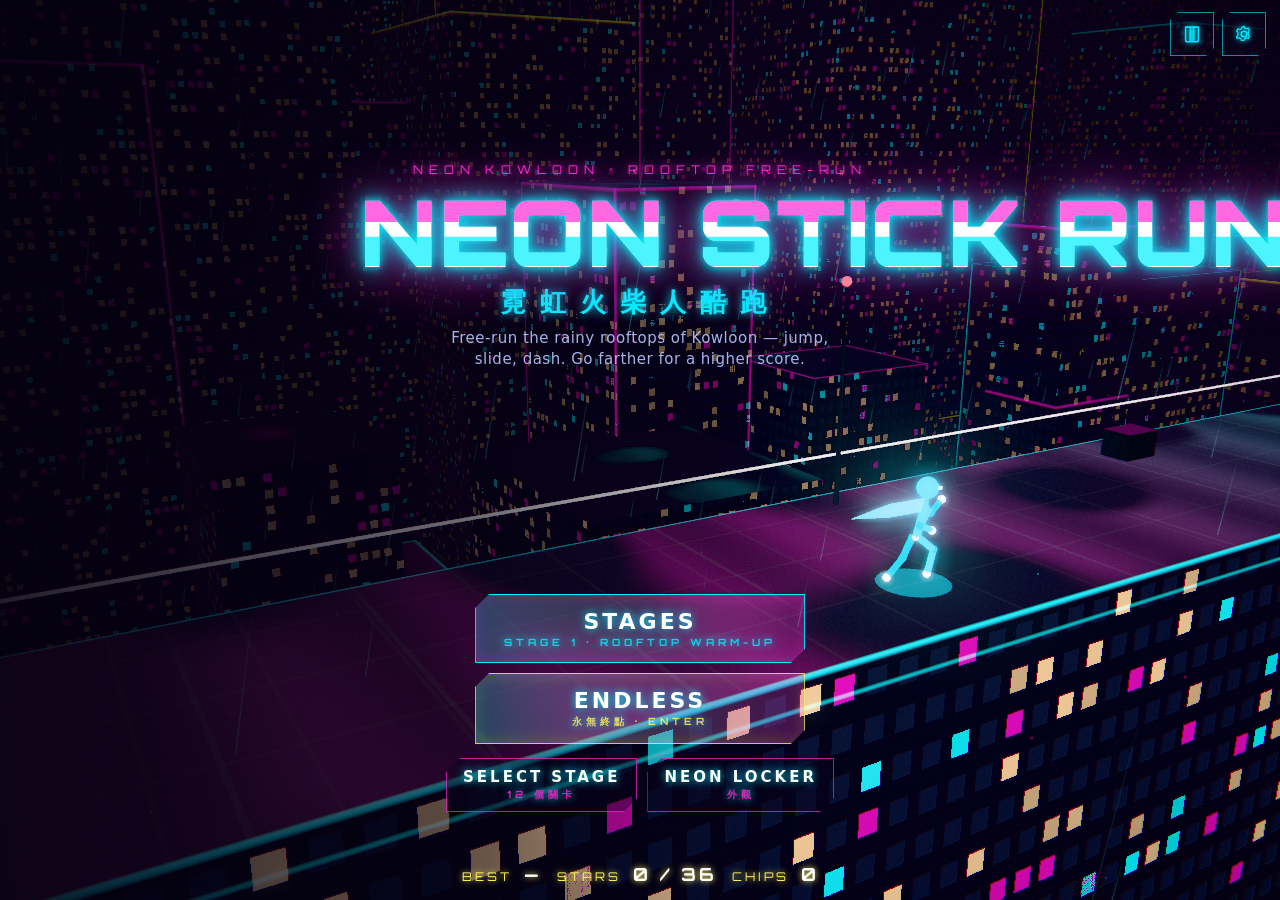
==== index.html @ bb802c9d "Hide top house/book/gear (and EN/mute/settings leftovers) off home Vendor cyber-kit v0.3.15. Icons o" ====
<!DOCTYPE html>
<html lang="zh-Hant-HK">
<head>
<meta charset="utf-8">
<meta name="viewport" content="width=device-width, initial-scale=1, maximum-scale=1, user-scalable=no, viewport-fit=cover">
<meta name="robots" content="noindex,nofollow">
<meta name="googlebot" content="noindex,nofollow">
<meta name="theme-color" content="#05010f">
<meta name="description" content="霓虹火柴人酷跑 NEON STICK RUN — 單手 3D 賽博朋克天台酷跑：12 關 + 無盡模式。One-thumb 3D cyberpunk rooftop parkour: 12 stages plus an endless run.">
<title data-i18n="doc.title">NEON STICK RUN</title>
<link rel="icon" href="data:image/svg+xml,%3Csvg xmlns=%22http://www.w3.org/2000/svg%22 viewBox=%220 0 32 32%22%3E%3Crect width=%2232%22 height=%2232%22 fill=%22%2305010f%22/%3E%3Ccircle cx=%2219%22 cy=%226%22 r=%223%22 fill=%22none%22 stroke=%22%2300e5ff%22 stroke-width=%222%22/%3E%3Cpath d=%22M18 9l-3 9-6 2M15 18l4 4-2 7M15 18l-5 6-4 0M17 11l6 3 4-2M17 11l-6 1-3 3%22 fill=%22none%22 stroke=%22%2300e5ff%22 stroke-width=%222%22 stroke-linecap=%22round%22/%3E%3Cpath d=%22M2 28h28%22 stroke=%22%23ff2bd6%22 stroke-width=%222%22/%3E%3C/svg%3E">
<link rel="stylesheet" href="./vendor/cyber-kit/ui/hud.css?v=0.3.15">
">
<link rel="stylesheet" href="./css/game.css?v=0.3.13">
<script type="importmap">
{
  "imports": {
    "three": "./vendor/cyber-kit/three/three.module.min.js",
    "three/addons/": "./vendor/cyber-kit/three/addons/",
    "cyber-kit": "./vendor/cyber-kit/kit.js",
    "cyber-kit/": "./vendor/cyber-kit/"
  }
}
</script>
</head>
<body class="in-menu">
<canvas id="scene"></canvas>
<div id="fx-flash"></div>
<div id="scanlines"></div>

<div id="hud" class="hidden">
  <div class="run-top">
    <div class="rt-dist"><b id="h-dist">0</b><small>m</small></div>
    <div class="rt-mode" id="h-mode">STAGE 1</div>
    <div class="rt-bar" id="h-prog"><i id="h-bar"></i></div>
    <div class="rt-sub"><span id="h-sub">0:00.0</span><span class="rt-chips"><i class="chip-ico"></i><b id="h-chips" class="value">0</b></span></div>
    <div class="rt-pows" id="h-pows"></div>
  </div>
  <div class="hud-buttons top">
    <button id="btn-mute" class="icon-btn" data-i18n-attr="title:muteTip,aria-label:muteTip">
      <svg class="ico-on" viewBox="0 0 24 24"><path d="M4 9h4l5-4v14l-5-4H4z"/><path d="M16 8.5a5 5 0 0 1 0 7M18.5 6a8.5 8.5 0 0 1 0 12" fill="none" stroke-width="2"/></svg>
      <svg class="ico-off" viewBox="0 0 24 24"><path d="M4 9h4l5-4v14l-5-4H4z"/><path d="M16 9l6 6M22 9l-6 6" fill="none" stroke-width="2"/></svg>
    </button>
    <button id="btn-pause" class="icon-btn" data-i18n-attr="title:pauseTip,aria-label:pauseTip"><svg viewBox="0 0 24 24"><rect x="6" y="5" width="4" height="14"/><rect x="14" y="5" width="4" height="14"/></svg></button>
  </div>
  <div id="hint" class="hint hidden"></div>
  <div class="gesture-bar" id="gesture-bar">
    <div class="g" id="g-jump"><svg viewBox="0 0 40 40"><circle cx="20" cy="26" r="5"/><path d="M20 18V6M14 11l6-6 6 6" class="line"/></svg><b data-i18n="gJumpK">撳 / ↑</b><small data-i18n="gJump"></small></div>
    <div class="g" id="g-slide"><svg viewBox="0 0 40 40"><path d="M20 6v24M13 23l7 7 7-7" class="line"/><path d="M6 35h28" class="line thin"/></svg><b data-i18n="gSlideK"></b><small data-i18n="gSlide"></small></div>
    <div class="g" id="g-dash"><svg viewBox="0 0 40 40"><path d="M6 20h26M25 13l7 7-7 7" class="line"/><path d="M6 13h8M6 27h8" class="line thin"/></svg><b data-i18n="gDashK"></b><small data-i18n="gDash"></small></div>
  </div>
  <div id="demo-tag" class="demo-tag hidden" data-i18n="kit.demo"></div>
  <div id="fps" class="fps hidden">-- FPS</div>
</div>

<div id="screen-start" class="screen hero menu-home">
  <div class="menu-top">
    <div class="menu-top-left"><button type="button" class="menu-icon-btn hidden" id="btn-arcade-menu" data-i18n-attr="title:kit.arcadeMenu,aria-label:kit.arcadeMenu"></button></div>
    <div class="menu-top-right"></div>
  </div>
  <div class="menu-body">
    <div class="menu-mid">
      <div class="menu-brand">
      <div class="kicker" data-i18n="kicker"></div>
      <h1 class="title glitch" id="title" data-i18n="title">霓虹火柴人酷跑</h1>
      <div class="title-en" data-i18n="titleEn"></div>
      <p class="tagline" data-i18n="tagline"></p>
      <div id="trial-tag" class="trial-tag hidden"></div>
    </div>
      <div class="menu-cta">
      <div class="menu-btns">
        <button class="neon-btn" id="btn-stage-go"><span data-i18n="stages"></span><small id="stage-go-sub">STAGE 1</small></button>
        <button class="neon-btn alt" id="btn-endless"><span data-i18n="endless"></span><small data-i18n="endlessS"></small></button>
      </div>
      <div class="menu-sec">
        <button class="neon-btn ghost" id="btn-stages"><span data-i18n="selectStage"></span><small data-i18n="stagesS"></small></button>
        <button class="neon-btn ghost" id="btn-locker"><span data-i18n="locker"></span><small data-i18n="lockerS"></small></button>
      </div>
    </div>
    </div>
    <div class="menu-meta">
      <div class="hi-line"><span data-i18n="bestDist"></span> <b id="m-best">—</b>　<span data-i18n="starsTotal"></span> <b id="m-stars">0</b>　<span data-i18n="chipsLbl"></span> <b id="m-chips">0</b></div>
    </div>
  </div>
</div>

<div id="screen-stages" class="screen hidden">
  <div class="panel wide">
    <div class="kicker" data-i18n="kicker"></div>
    <h2 class="title2" data-i18n="selectStage"></h2>
    <div class="stage-grid" id="stage-grid"></div>
    <button class="neon-btn ghost" id="btn-stages-back"><span data-i18n="back"></span><small data-i18n="backS"></small></button>
  </div>
</div>

<div id="screen-locker" class="screen hidden">
  <div class="panel wide locker">
    <div class="kicker" id="l-wallet">0 CHIPS</div>
    <h2 class="title2" data-i18n="locker"></h2>
    <div class="lk-head" data-i18n="colours"></div>
    <div class="lk-grid" id="lk-colors"></div>
    <div class="lk-head" data-i18n="trails"></div>
    <div class="lk-grid" id="lk-trails"></div>
    <p class="lk-note" data-i18n="lockerNote"></p>
    <button class="neon-btn ghost" id="btn-locker-back"><span data-i18n="back"></span><small data-i18n="backS"></small></button>
  </div>
</div>

<div id="screen-pause" class="screen hidden">
  <div class="panel small">
    <h2 class="title2 glitch" data-i18n="paused">已暫停</h2>
    <div class="title-en" data-i18n="pausedS"></div>
    <button class="neon-btn" id="btn-resume"><span data-i18n="resume"></span><small data-i18n="resumeS"></small></button>
    <button class="neon-btn ghost" id="btn-restart"><span data-i18n="restart"></span><small data-i18n="restartS"></small></button>
    <button class="neon-btn ghost" id="btn-quit"><span data-i18n="quit"></span><small data-i18n="quitS"></small></button>
    <button class="lang-btn" id="btn-lang2"></button>
  </div>
</div>

<div id="screen-result" class="screen hidden">
  <div class="panel">
    <div class="kicker" id="res-kicker">STAGE 1</div>
    <h2 class="title2 glitch" id="res-title" data-text="完成！">完成！</h2>
    <div class="title-en" id="res-en"></div>
    <div class="res-stars" id="res-stars"></div>
    <div id="res-record" class="newrecord hidden" data-i18n="newBest"></div>
    <div class="results" id="res-stats"></div>
    <button class="neon-btn" id="btn-res-main"><span id="res-main-zh">下一關</span><small id="res-main-en">NEXT · ENTER</small></button>
    <button class="neon-btn alt hidden" id="btn-revive"><span data-i18n="revive"></span><small id="revive-sub"></small></button>
    <div class="menu-row">
      <button class="neon-btn ghost" id="btn-res-stages"><span data-i18n="stagesBtn"></span><small data-i18n="stagesS"></small></button>
      <button class="neon-btn ghost" id="btn-res-menu"><span data-i18n="menu"></span><small data-i18n="menuS"></small></button>
    </div>
  </div>
</div>

<div id="screen-trial" class="screen hidden">
  <div class="panel">
    <div class="kicker" data-i18n="silver"></div>
    <h2 class="title2 glitch" data-i18n="trialTitle">試玩完結</h2>
    <div class="title-en" id="trial-from"></div>
    <p class="tagline center" data-i18n="trialBody"></p>
    <button class="neon-btn" id="btn-hub"><span data-i18n="toHub"></span><small data-i18n="toHubS"></small></button>
    <button class="neon-btn ghost" id="btn-trial-menu"><span data-i18n="menu"></span><small data-i18n="menuS"></small></button>
  </div>
</div>

<div id="loading" class="loading"><div class="ld-text" data-i18n="loading">WARMING UP NEON LIMBS…</div></div>
<script type="module" src="./js/main.js"></script>
</body>
</html>
---- vendor/cyber-kit/ui/hud.css ----
/* cyber-kit HUD + screens. Neon colours come from CSS vars --c1 --c2 --c3 (ThemeController keeps them in sync). */
@font-face {
  font-family: 'Orbitron';
  src: url('../fonts/Orbitron.woff2') format('woff2');
  font-weight: 400 900;
  font-display: swap;
}
:root {
  --c1: #00f0ff;
  --c2: #ff2bd6;
  --c3: #fff35c;
  --bg: #05010f;
  --font: 'Orbitron', 'Noto Sans TC', 'Noto Sans CJK TC', 'PingFang HK', 'Microsoft JhengHei', 'Heiti TC', system-ui, sans-serif;
  --font-zh: 'Noto Sans TC', 'Noto Sans CJK TC', 'PingFang HK', 'Microsoft JhengHei', 'Heiti TC', system-ui, sans-serif;
}
* { box-sizing: border-box; }
html, body {
  margin: 0; height: 100%; overflow: hidden; background: var(--bg);
  color: #e8f6ff; font-family: var(--font);
  -webkit-user-select: none; user-select: none; -webkit-tap-highlight-color: transparent;
  touch-action: none; overscroll-behavior: none;
}
#scene { position: fixed; inset: 0; width: 100%; height: 100%; display: block; }
.hidden { display: none !important; }

#fx-flash { position: fixed; inset: 0; pointer-events: none; opacity: 0; mix-blend-mode: screen; z-index: 3; }
#scanlines {
  position: fixed; inset: 0; pointer-events: none; z-index: 4; opacity: .18;
  background: repeating-linear-gradient(to bottom, rgba(255,255,255,.04) 0 1px, transparent 1px 3px);
}

/* ---------- HUD ---------- */
#hud { position: fixed; inset: 0; pointer-events: none; z-index: 5; }
.hud-panel {
  position: absolute; top: max(16px, env(safe-area-inset-top)); display: flex; gap: 22px;
  padding: 12px 18px 12px 18px;
  background: linear-gradient(135deg, rgba(10,4,30,.62), rgba(10,4,30,.28));
  border: 1px solid color-mix(in srgb, var(--c1) 55%, transparent);
  box-shadow: 0 0 18px color-mix(in srgb, var(--c1) 30%, transparent), inset 0 0 22px color-mix(in srgb, var(--c1) 10%, transparent);
  backdrop-filter: blur(4px);
  clip-path: polygon(0 0, calc(100% - 14px) 0, 100% 14px, 100% 100%, 14px 100%, 0 calc(100% - 14px));
}
.hud-left { left: max(16px, env(safe-area-inset-left)); }
.hud-right { right: max(16px, env(safe-area-inset-right)); border-color: color-mix(in srgb, var(--c2) 55%, transparent);
  box-shadow: 0 0 18px color-mix(in srgb, var(--c2) 30%, transparent), inset 0 0 22px color-mix(in srgb, var(--c2) 10%, transparent);
  clip-path: polygon(14px 0, 100% 0, 100% calc(100% - 14px), calc(100% - 14px) 100%, 0 100%, 0 14px); }
.stat { min-width: 86px; }
.label { font-family: var(--font-zh); font-size: 12px; letter-spacing: 2px; color: color-mix(in srgb, var(--c1) 80%, white); opacity: .9; }
.label span { font-family: 'Orbitron', sans-serif; font-size: 9px; letter-spacing: 2px; opacity: .7; margin-left: 4px; }
.hud-right .label { color: color-mix(in srgb, var(--c2) 75%, white); }
.value { font-size: 22px; font-weight: 700; letter-spacing: 2px; color: #fff; text-shadow: 0 0 6px var(--c1), 0 0 16px var(--c1); font-variant-numeric: tabular-nums; }
.value.big { font-size: 32px; font-weight: 900; }
.hud-right .value { text-shadow: 0 0 6px var(--c2), 0 0 16px var(--c2); }
.value.bump { animation: bump .28s ease-out; }
@keyframes bump { 0% { transform: scale(1.35); filter: brightness(1.8);} 100% { transform: scale(1);} }

.hud-center { position: absolute; top: max(18px, env(safe-area-inset-top)); left: 50%; transform: translateX(-50%); width: min(360px, 40vw); text-align: center; }
.level-progress { padding: 8px 14px 10px; background: rgba(10,4,30,.45); border: 1px solid color-mix(in srgb, var(--c3) 45%, transparent); backdrop-filter: blur(3px);
  clip-path: polygon(10px 0, calc(100% - 10px) 0, 100% 50%, calc(100% - 10px) 100%, 10px 100%, 0 50%); }
.lp-head { display: flex; justify-content: space-between; font-size: 11px; letter-spacing: 2px; margin-bottom: 6px; color: color-mix(in srgb, var(--c3) 85%, white); font-family: var(--font-zh); }
.lp-head em { font-style: normal; font-family: 'Orbitron', sans-serif; font-size: 9px; opacity: .7; margin-left: 4px; }
#hud-progress-text { font-family: 'Orbitron', sans-serif; font-weight: 700; }
.lp-bar { position: relative; height: 8px; background: rgba(255,255,255,.07); overflow: hidden; }
.lp-fill { position: absolute; inset: 0 auto 0 0; width: 0%; background: linear-gradient(90deg, var(--c1), var(--c2)); box-shadow: 0 0 12px var(--c2); transition: width .35s cubic-bezier(.2,.9,.3,1.2); }
.lp-ticks { position: absolute; inset: 0; display: flex; }
.lp-ticks i { flex: 1; border-right: 2px solid rgba(5,1,15,.85); }
.lp-ticks i:last-child { border-right: 0; }
.combo { margin-top: 8px; font-size: 13px; font-weight: 900; letter-spacing: 3px; color: var(--c3); text-shadow: 0 0 8px var(--c3); opacity: 0; transform: scale(.8); transition: opacity .2s, transform .2s; }
.combo.on { opacity: 1; transform: scale(1); }
.combo.pop { animation: comboPop .3s ease-out; }
@keyframes comboPop { 0% { transform: scale(1.5);} 100% { transform: scale(1);} }
.combo-x { opacity: .8; font-size: 10px; }
.combo-bar { width: 120px; height: 3px; margin: 4px auto 0; background: rgba(255,255,255,.1); }
#hud-combo-fill { height: 100%; width: 100%; background: var(--c3); box-shadow: 0 0 8px var(--c3); }

.hud-buttons { position: absolute; right: max(16px, env(safe-area-inset-right)); bottom: max(16px, env(safe-area-inset-bottom)); display: flex; gap: 10px; pointer-events: auto; }
.icon-btn { width: 44px; height: 44px; padding: 10px; background: rgba(10,4,30,.55); border: 1px solid color-mix(in srgb, var(--c1) 60%, transparent); cursor: pointer;
  box-shadow: 0 0 10px color-mix(in srgb, var(--c1) 35%, transparent); transition: transform .1s, box-shadow .2s;
  clip-path: polygon(8px 0, 100% 0, 100% calc(100% - 8px), calc(100% - 8px) 100%, 0 100%, 0 8px); }
.icon-btn:hover { box-shadow: 0 0 18px var(--c1); transform: translateY(-1px); }
.icon-btn svg { width: 100%; height: 100%; fill: var(--c1); stroke: var(--c1); filter: drop-shadow(0 0 3px var(--c1)); }
.icon-btn .ico-off { display: none; }
.icon-btn.muted .ico-on { display: none; }
.icon-btn.muted .ico-off { display: block; }
.icon-btn.muted svg { fill: #ff4d6d; stroke: #ff4d6d; filter: drop-shadow(0 0 3px #ff4d6d); }
.demo-tag { position: absolute; left: 50%; bottom: max(22px, env(safe-area-inset-bottom)); transform: translateX(-50%); font-size: 12px; letter-spacing: 4px; color: var(--c3); text-shadow: 0 0 8px var(--c3); padding: 6px 14px; border: 1px solid color-mix(in srgb, var(--c3) 50%, transparent); background: rgba(10,4,30,.4); animation: blink 1.6s infinite; }
@keyframes blink { 50% { opacity: .45; } }
.fps { position: absolute; left: max(16px, env(safe-area-inset-left)); bottom: max(16px, env(safe-area-inset-bottom)); font-size: 11px; letter-spacing: 2px; color: var(--c1); opacity: .75; }

/* score popups */
#popups { position: fixed; inset: 0; pointer-events: none; z-index: 6; overflow: hidden; }
.popup { position: absolute; transform: translate(-50%, -50%); font-weight: 900; font-size: 22px; color: #fff; letter-spacing: 1px; white-space: nowrap;
  text-shadow: 0 0 6px var(--c3), 0 0 14px var(--c3), 0 0 24px var(--c2); animation: popup 1s ease-out forwards; }
.popup small { font-size: 12px; color: var(--c3); margin-left: 4px; }
@keyframes popup { 0% { opacity: 0; transform: translate(-50%, -30%) scale(.6);} 15% { opacity: 1; transform: translate(-50%, -60%) scale(1.15);} 100% { opacity: 0; transform: translate(-50%, -260%) scale(1);} }

/* banner */
.banner { position: fixed; left: 0; right: 0; top: 34%; text-align: center; z-index: 7; pointer-events: none; }
@keyframes bannerIn { 0% { opacity: 0; transform: scaleX(2.2) scaleY(.2); filter: blur(8px);} 10% { opacity: 1; transform: scale(1); filter: blur(0);} 80% { opacity: 1;} 100% { opacity: 0; transform: translateY(-30px);} }
.banner-sub { font-size: 16px; letter-spacing: 12px; color: var(--c3); text-shadow: 0 0 10px var(--c3); }
.banner-main { position: relative; display: inline-block; font-family: var(--font-zh); font-size: clamp(48px, 9vw, 104px); font-weight: 900; color: #fff; letter-spacing: 8px;
  text-shadow: 0 0 10px var(--c1), 0 0 30px var(--c1), 0 0 60px var(--c2); }
.banner-note { margin-top: 4px; font-family: var(--font-zh); font-size: 16px; letter-spacing: 4px; color: color-mix(in srgb, var(--c1) 70%, white); text-shadow: 0 0 8px var(--c1); }
.banner::before { content: ''; position: absolute; left: 0; right: 0; top: 50%; height: 140px; transform: translateY(-50%); z-index: -1;
  background: linear-gradient(90deg, transparent, rgba(5,1,20,.65) 25%, rgba(5,1,20,.65) 75%, transparent); border-top: 1px solid color-mix(in srgb, var(--c1) 50%, transparent); border-bottom: 1px solid color-mix(in srgb, var(--c2) 50%, transparent); }

/* ---------- Screens ---------- */
.screen { position: fixed; inset: 0; z-index: 10; display: flex; align-items: center; justify-content: center; padding: 20px;
  background: radial-gradient(ellipse at center, rgba(5,1,15,.25) 0%, rgba(5,1,15,.72) 70%, rgba(5,1,15,.9) 100%); }
#screen-start { background: linear-gradient(90deg, rgba(5,1,15,.88) 0%, rgba(5,1,15,.55) 38%, rgba(5,1,15,0) 62%); justify-content: flex-start; padding-left: clamp(20px, 7vw, 120px); }
.panel { position: relative; max-width: 520px; width: 100%; text-align: center; padding: 34px 34px 28px;
  background: linear-gradient(160deg, rgba(14,6,40,.78), rgba(6,2,20,.62)); border: 1px solid color-mix(in srgb, var(--c1) 50%, transparent);
  box-shadow: 0 0 40px color-mix(in srgb, var(--c1) 22%, transparent), inset 0 0 40px color-mix(in srgb, var(--c2) 10%, transparent);
  backdrop-filter: blur(6px);
  clip-path: polygon(0 0, calc(100% - 26px) 0, 100% 26px, 100% 100%, 26px 100%, 0 calc(100% - 26px)); animation: panelIn .5s ease-out; }
#screen-start .panel { text-align: left; background: transparent; border: 0; box-shadow: none; backdrop-filter: none; clip-path: none; padding: 0; }
.panel.small { max-width: 380px; }
@keyframes panelIn { from { opacity: 0; transform: translateY(16px) scale(.98);} to { opacity: 1; transform: none; } }
.kicker { font-size: 12px; letter-spacing: 6px; color: var(--c2); text-shadow: 0 0 8px var(--c2); margin-bottom: 6px; }
.kicker.danger { color: #ff3b5c; text-shadow: 0 0 10px #ff3b5c; }
.title { position: relative; margin: 0; font-family: var(--font-zh); font-weight: 900; font-size: clamp(64px, 11vw, 132px); line-height: 1.02; letter-spacing: 10px; color: #fff;
  text-shadow: 0 0 8px var(--c1), 0 0 24px var(--c1), 0 0 60px var(--c2); }
.title2 { position: relative; margin: 0; font-family: var(--font-zh); font-weight: 900; font-size: clamp(44px, 8vw, 72px); letter-spacing: 8px; color: #fff; text-shadow: 0 0 8px var(--c1), 0 0 24px var(--c1), 0 0 50px var(--c2); }
.title2.danger { text-shadow: 0 0 8px #ff3b5c, 0 0 24px #ff3b5c, 0 0 50px #ff00aa; }
.title-en { font-size: clamp(16px, 2.4vw, 26px); font-weight: 900; letter-spacing: 14px; color: var(--c1); text-shadow: 0 0 10px var(--c1); margin: 4px 0 14px; }
.tagline { font-family: var(--font-zh); font-size: 15px; line-height: 1.7; color: #b9c8ff; max-width: 420px; margin: 0 0 22px; opacity: .9; }
.glitch::before, .glitch::after { content: attr(data-text); position: absolute; left: 0; top: 0; width: 100%; height: 100%; pointer-events: none; text-shadow: none; }
#screen-start .glitch::before, #screen-start .glitch::after { width: auto; }
.glitch::before { color: var(--c2); opacity: .7; animation: glitchA 3.2s infinite steps(1); clip-path: inset(10% 0 60% 0); }
.glitch::after { color: var(--c1); opacity: .7; animation: glitchB 2.7s infinite steps(1); clip-path: inset(55% 0 15% 0); }
@keyframes glitchA { 0%, 88%, 100% { transform: none; opacity: 0;} 89% { transform: translate(-6px, -2px); opacity: .8;} 92% { transform: translate(5px, 1px); clip-path: inset(30% 0 40% 0);} 95% { transform: translate(-3px, 0); opacity: .6; } }
@keyframes glitchB { 0%, 82%, 100% { transform: none; opacity: 0;} 83% { transform: translate(6px, 2px); opacity: .8;} 86% { transform: translate(-4px, -1px); clip-path: inset(70% 0 5% 0);} 90% { transform: translate(2px, 0); opacity: .6;} }

.neon-btn { display: flex; flex-direction: column; align-items: center; gap: 2px; min-width: 240px; margin: 10px auto 0; padding: 14px 28px; cursor: pointer; pointer-events: auto;
  font-family: var(--font-zh); font-size: 22px; font-weight: 900; letter-spacing: 6px; color: #fff;
  background: linear-gradient(90deg, color-mix(in srgb, var(--c1) 26%, transparent), color-mix(in srgb, var(--c2) 26%, transparent));
  border: 1px solid var(--c1); box-shadow: 0 0 16px color-mix(in srgb, var(--c1) 60%, transparent), inset 0 0 16px color-mix(in srgb, var(--c2) 30%, transparent);
  text-shadow: 0 0 8px var(--c1); transition: transform .12s, box-shadow .2s, filter .2s;
  clip-path: polygon(14px 0, 100% 0, 100% calc(100% - 14px), calc(100% - 14px) 100%, 0 100%, 0 14px); }
#screen-start .neon-btn { margin: 0; }
.neon-btn small { font-family: 'Orbitron', sans-serif; font-size: 10px; letter-spacing: 4px; color: var(--c1); opacity: .85; font-weight: 700; }
.neon-btn:hover, .neon-btn:focus-visible { transform: translateY(-2px); filter: brightness(1.25); box-shadow: 0 0 30px var(--c1), inset 0 0 22px color-mix(in srgb, var(--c2) 45%, transparent); outline: none; }
.neon-btn:active { transform: translateY(1px) scale(.98); }
.neon-btn.ghost { background: rgba(10,4,30,.4); border-color: color-mix(in srgb, var(--c2) 70%, transparent); box-shadow: 0 0 10px color-mix(in srgb, var(--c2) 35%, transparent); font-size: 17px; padding: 10px 24px; }
.neon-btn.ghost small { color: var(--c2); }
.neon-btn.ck-glow-btn { min-width: 200px; font-size: 14px; padding: 8px 20px; letter-spacing: .14em; }
#screen-start .neon-btn { animation: pulseBtn 2.2s ease-in-out infinite; }
@keyframes pulseBtn { 50% { box-shadow: 0 0 34px var(--c1), inset 0 0 24px color-mix(in srgb, var(--c2) 45%, transparent); } }
.controls { margin-top: 24px; font-family: var(--font-zh); font-size: 13px; line-height: 2.1; color: #aab8e8; }
kbd { display: inline-block; min-width: 24px; padding: 1px 6px; margin: 0 2px; font-family: 'Orbitron', sans-serif; font-size: 11px; text-align: center; color: var(--c1);
  border: 1px solid color-mix(in srgb, var(--c1) 55%, transparent); background: rgba(0,240,255,.06); box-shadow: 0 0 6px color-mix(in srgb, var(--c1) 30%, transparent); border-radius: 3px; }
.touch-hint { opacity: .75; }
.hi-line { margin-top: 14px; font-size: 12px; letter-spacing: 3px; color: var(--c3); text-shadow: 0 0 6px var(--c3); }
.hi-line b { font-size: 18px; margin-left: 6px; color: #fff; }
.newrecord { display: inline-block; margin: 0 0 12px; padding: 4px 14px; font-family: var(--font-zh); font-weight: 900; letter-spacing: 4px; color: #1a0a00; background: var(--c3); box-shadow: 0 0 20px var(--c3); animation: blink .8s infinite; }
.results { display: grid; grid-template-columns: 1fr 1fr; gap: 10px; margin: 8px 0 12px; }
.results div { padding: 10px 6px; background: rgba(255,255,255,.04); border: 1px solid color-mix(in srgb, var(--c1) 30%, transparent); }
.results span { display: block; font-family: var(--font-zh); font-size: 12px; letter-spacing: 3px; color: #9fb0e0; }
.results b { font-size: 26px; color: #fff; text-shadow: 0 0 10px var(--c1); font-variant-numeric: tabular-nums; }
.death-reason { font-family: var(--font-zh); font-size: 13px; letter-spacing: 3px; color: #ff6b85; margin-bottom: 8px; }

.loading { position: fixed; inset: 0; z-index: 20; display: flex; align-items: center; justify-content: center; background: var(--bg); transition: opacity .6s; }
.loading.done { opacity: 0; pointer-events: none; }
.ld-text { font-size: 14px; letter-spacing: 6px; color: var(--c1); text-shadow: 0 0 10px var(--c1); animation: blink 1s infinite; }
.err { position: fixed; left: 50%; top: 50%; transform: translate(-50%,-50%); z-index: 30; max-width: 90vw; padding: 20px; font-family: var(--font-zh); background: #200010; border: 1px solid #ff3b5c; color: #ffd0da; }

@media (max-width: 760px) {
  .hud-panel { gap: 12px; padding: 8px 12px; top: max(10px, env(safe-area-inset-top)); }
  .hud-left { left: 8px; } .hud-right { right: 8px; }
  .stat { min-width: 58px; }
  .value { font-size: 16px; } .value.big { font-size: 22px; }
  .label { font-size: 10px; letter-spacing: 1px; } .label span { display: none; }
  .hud-center { top: auto; bottom: max(70px, calc(env(safe-area-inset-bottom) + 64px)); width: 70vw; }
  #screen-start { justify-content: center; padding-left: 20px; background: radial-gradient(ellipse at center, rgba(5,1,15,.45), rgba(5,1,15,.85)); }
  #screen-start .panel { text-align: center; }
  #screen-start .neon-btn { margin: 0 auto; }
  .tagline { margin: 0 auto 18px; }
  .controls { font-size: 12px; }
  .demo-tag { bottom: auto; top: calc(max(10px, env(safe-area-inset-top)) + 72px); font-size: 10px; letter-spacing: 3px; padding: 4px 10px; }
}

/* ---------- cyber-kit additions ---------- */
.ck-toast { position: fixed; left: 50%; bottom: calc(max(24px, env(safe-area-inset-bottom)) + 70px); transform: translate(-50%, 10px); z-index: 25; pointer-events: none;
  padding: 10px 18px; font-family: var(--font-zh); font-size: 14px; letter-spacing: 2px; color: #fff; white-space: nowrap;
  background: rgba(10,4,30,.85); border: 1px solid color-mix(in srgb, var(--c1) 60%, transparent); box-shadow: 0 0 18px color-mix(in srgb, var(--c1) 35%, transparent);
  clip-path: polygon(10px 0, 100% 0, 100% calc(100% - 10px), calc(100% - 10px) 100%, 0 100%, 0 10px); opacity: 0; transition: opacity .25s, transform .25s; }
.ck-toast.in { opacity: 1; transform: translate(-50%, 0); }
.ck-toast.out { opacity: 0; transform: translate(-50%, -8px); }
.ck-modal { z-index: 30; background: rgba(5,1,15,.72); }
.ck-modal .tagline { margin: 6px auto 16px; }
.ck-adsim { position: fixed; inset: 0; z-index: 100; display: flex; flex-direction: column; align-items: center; justify-content: center; gap: 14px;
  background: repeating-linear-gradient(45deg, #111 0 20px, #161616 20px 40px); color: #ddd; font-family: var(--font-zh); letter-spacing: 3px; text-align: center; }
.ck-adsim b { font-family: 'Orbitron', sans-serif; font-size: 42px; color: #fff; }
.ck-adsim small { opacity: .6; font-size: 12px; }
.ck-err { position: fixed; left: 50%; top: 50%; transform: translate(-50%,-50%); z-index: 30; max-width: 90vw; padding: 20px; font-family: var(--font-zh); background: #200010; border: 1px solid #ff3b5c; color: #ffd0da; }
.screen.hero { background: linear-gradient(90deg, rgba(5,1,15,.88) 0%, rgba(5,1,15,.55) 38%, rgba(5,1,15,0) 62%); justify-content: flex-start; padding-left: clamp(20px, 7vw, 120px); }
.screen.hero .panel { text-align: left; background: transparent; border: 0; box-shadow: none; backdrop-filter: none; clip-path: none; padding: 0; }
.screen.hero .neon-btn { margin: 0; animation: pulseBtn 2.2s ease-in-out infinite; }
.link-row { margin-top: 14px; font-family: var(--font-zh); font-size: 12px; letter-spacing: 2px; }
.link-row a { color: color-mix(in srgb, var(--c1) 70%, white); text-decoration: none; opacity: .75; pointer-events: auto; }
.link-row a:hover { opacity: 1; text-decoration: underline; }
@media (max-width: 760px) {
  .screen.hero { justify-content: center; padding-left: 20px; background: radial-gradient(ellipse at center, rgba(5,1,15,.45), rgba(5,1,15,.85)); }
  .screen.hero .panel { text-align: center; }
  .screen.hero .neon-btn { margin: 0 auto; }
}

/* ---- v0.2.0: language toggle + English-mode typography ---- */
.lang-btn { min-width: 44px; height: 44px; padding: 0 10px; background: rgba(10,4,30,.55); border: 1px solid color-mix(in srgb, var(--c1) 60%, transparent); color: #fff; cursor: pointer; pointer-events: auto;
  font-family: var(--font-zh), 'Orbitron', sans-serif; font-weight: 700; font-size: 15px; letter-spacing: 1px; text-shadow: 0 0 6px var(--c1); clip-path: polygon(6px 0, 100% 0, 100% calc(100% - 6px), calc(100% - 6px) 100%, 0 100%, 0 6px); }
.lang-btn:hover, .lang-btn:focus-visible { filter: brightness(1.3); outline: none; box-shadow: inset 0 0 12px var(--c1); }
.lang-corner { position: fixed; top: max(14px, env(safe-area-inset-top)); right: max(14px, env(safe-area-inset-right)); z-index: 30; }
html[data-lang="en"] .title, html[data-lang="en"] .title2, html[data-lang="en"] .banner-main { letter-spacing: 3px; font-family: 'Orbitron', var(--font-zh), sans-serif; }
html[data-lang="en"] .neon-btn span { letter-spacing: 3px; }
html[data-lang="en"] .label, html[data-lang="en"] .tagline, html[data-lang="en"] .controls { letter-spacing: .5px; }

/* ---- v0.3.9: unified home menu layout ----
   Top-left: house (hub). Top-right: book + gear (privacy/lang folded into sheets).
   Brand mid-high + CTA mid-low via flex stack (fixed gap, no overlap). Meta: bottom. */
.menu-home {
  display: flex; /* no !important — must yield to .hidden */
  flex-direction: column;
  align-items: stretch;
  justify-content: stretch !important;
  padding: 0 !important;
  padding-left: 0 !important;
  gap: 0;
  overflow-x: hidden;
  overflow-y: auto;
  overscroll-behavior: contain;
  -webkit-overflow-scrolling: touch;
  touch-action: manipulation; /* taps on Start must fire; pan-y was swallowing clicks */
  /* keep .screen { position:fixed; inset:0 } — do NOT set relative (collapses height) */
}
/* Dismiss start/home: must win over .menu-home { display:flex } */
.hidden,
.menu-home.hidden,
#screen-start.hidden,
.screen.menu-home.hidden,
.screen.hidden {
  display: none !important;
  pointer-events: none !important;
  visibility: hidden !important;
}
.menu-top {
  position: absolute;
  top: 0; left: 0; right: 0;
  flex: 0 0 auto;
  display: flex;
  flex-wrap: nowrap;
  align-items: flex-start;
  justify-content: space-between;
  gap: 10px;
  width: 100%;
  padding: max(12px, env(safe-area-inset-top)) max(14px, env(safe-area-inset-right)) 8px max(14px, env(safe-area-inset-left));
  pointer-events: none;
  z-index: 3;
  box-sizing: border-box;
}
.menu-top-left, .menu-top-right {
  display: flex;
  flex-wrap: wrap;
  align-items: center;
  gap: 8px;
  pointer-events: auto;
}
/* Arcade Menu stays top-left — never full-width / reordered to centre */
.menu-top-left {
  flex: 0 1 auto;
  justify-content: flex-start;
  max-width: min(70vw, 420px);
  order: 0 !important;
  width: auto !important;
}
.menu-top-right {
  flex: 0 0 auto;
  justify-content: flex-end;
  margin-left: auto;
  order: 0 !important;
  max-width: none;
}
.menu-top .neon-btn {
  margin: 0 !important;
  min-width: 0;
  animation: none !important;
  font-size: 13px;
  padding: 8px 14px;
  letter-spacing: 3px;
}
.menu-top .neon-btn small { font-size: 8px; letter-spacing: 2px; }
.menu-privacy {
  font-family: var(--font-zh);
  font-size: 12px;
  letter-spacing: 2px;
  color: color-mix(in srgb, var(--c1) 70%, white);
  text-decoration: none;
  opacity: .75;
  pointer-events: auto;
  padding: 8px 4px;
}
.menu-privacy:hover { opacity: 1; text-decoration: underline; }
.menu-chip {
  display: inline-flex;
  align-items: center;
  gap: 6px;
  padding: 6px 12px;
  font-size: 11px;
  letter-spacing: 2px;
  color: var(--c3);
  text-shadow: 0 0 6px var(--c3);
  border: 1px solid color-mix(in srgb, var(--c3) 45%, transparent);
  background: rgba(10, 4, 30, .45);
  clip-path: polygon(6px 0, 100% 0, 100% calc(100% - 6px), calc(100% - 6px) 100%, 0 100%, 0 6px);
}
.menu-chip b { font-size: 14px; color: #fff; font-family: 'Orbitron', sans-serif; }

/* Full-viewport body (v0.3.14)
   Order: brand mid-high → short intro → BREATHING mid (3D preview) → Start lower → hi-score bottom.
   Control / how-to copy never on home (book How-to only). */
.menu-body {
  position: absolute;
  inset: 0;
  display: block;
  text-align: center;
  width: auto;
  max-width: none;
  margin: 0;
  padding: 0;
  box-sizing: border-box;
  pointer-events: auto;
}
.menu-home.hero .menu-body { text-align: center; }
.menu-mid {
  --menu-brand-top: max(72px, calc(env(safe-area-inset-top, 0px) + 18vh));
  /* room under CTA for bottom hi-score line */
  --menu-cta-bottom: max(88px, calc(env(safe-area-inset-bottom, 0px) + 72px));
  position: absolute;
  inset: 0;
  left: 0; top: 0; right: 0; bottom: 0;
  display: flex;
  flex-direction: column;
  align-items: center;
  justify-content: flex-start;
  gap: 0;
  text-align: center;
  width: auto;
  max-width: none;
  margin: 0;
  padding:
    var(--menu-brand-top)
    16px
    var(--menu-cta-bottom);
  box-sizing: border-box;
  z-index: 1;
  pointer-events: none;
  transform: none;
}
.menu-brand {
  position: relative;
  left: auto; top: auto;
  transform: none;
  margin: 0;
  flex: 0 0 auto;
  max-width: min(560px, calc(100% - 32px));
  width: min(560px, calc(100% - 32px));
  text-align: center;
  pointer-events: auto;
  z-index: 1;
}
.menu-home .menu-brand .title {
  font-size: clamp(44px, 7.5vw, 92px);
  line-height: 1.06;
  letter-spacing: 6px;
}
html[data-lang="en"] .menu-home .menu-brand .title { letter-spacing: 2px; }
.menu-brand .kicker { margin-bottom: 6px; }
.menu-brand .title { margin: 0; }
.menu-brand .title-en { margin: 4px auto 8px; }
.menu-brand .tagline,
.menu-brand .subtitle { margin-left: auto; margin-right: auto; }
/* Short intro only — keep under title, leave mid-screen free */
.menu-brand .tagline {
  margin-top: 8px; margin-bottom: 0; opacity: .9;
  max-width: 420px; line-height: 1.45;
  font-size: clamp(13px, 1.7vw, 15px);
  display: -webkit-box;
  -webkit-box-orient: vertical;
  -webkit-line-clamp: 3;
  overflow: hidden;
}
.menu-brand .subtitle { margin-top: 4px; margin-bottom: 0; }
.menu-brand .trial-note,
.menu-brand .trial-tag { margin: 10px auto 0; }

/* Start / enter: LOWER screen — margin-top:auto opens mid breathing space for 3D preview */
.menu-cta {
  position: relative;
  left: auto; top: auto;
  transform: none;
  display: flex;
  flex-direction: column;
  align-items: center;
  gap: 12px;
  width: min(520px, calc(100% - 32px));
  max-width: min(520px, calc(100% - 32px));
  margin: auto 0 0; /* top auto → sinks to lower band */
  flex: 0 0 auto;
  pointer-events: auto;
  z-index: 2;
}
.menu-cta .neon-btn { margin: 0 auto; }
.menu-cta .neon-btn + .neon-btn { margin-top: 0 !important; }
.menu-cta .mode-row,
.menu-cta .btn-row,
.menu-cta .menu-btns,
.menu-cta .mode-list,
.menu-cta .game-grid {
  width: 100%;
  margin: 0 auto;
  justify-content: center;
}
.menu-cta .menu-btns { align-items: stretch; width: fit-content; max-width: 100%; }
.menu-cta .menu-sec {
  display: flex;
  flex-wrap: wrap;
  gap: 10px;
  justify-content: center;
  width: 100%;
  margin-top: 2px;
}
.menu-cta .menu-sec .neon-btn {
  animation: none !important;
  min-width: 0;
  font-size: 15px;
  padding: 9px 16px;
}
.menu-home:has(.menu-cta .game-grid) .menu-cta,
.menu-home:has(.menu-cta .mode-list) .menu-cta,
.menu-home:has(.menu-cta .mode-row) .menu-cta {
  width: min(560px, calc(100% - 28px));
  max-width: min(560px, calc(100% - 28px));
}
/* Dense grids still sit in the lower band; slightly less bottom pad so cards clear hi-line */
.menu-home:has(.menu-cta .game-grid) .menu-mid,
.menu-home:has(.menu-cta .mode-list) .menu-mid {
  --menu-cta-bottom: max(72px, calc(env(safe-area-inset-bottom, 0px) + 56px));
}

/* Bottom-most: hi-score / chips only — never control hints */
.menu-meta {
  position: absolute;
  left: 50%;
  transform: translateX(-50%);
  bottom: max(14px, env(safe-area-inset-bottom));
  flex: 0 0 auto;
  margin: 0;
  padding: 0 clamp(16px, 4vw, 32px);
  max-width: min(560px, 100%);
  width: max-content;
  box-sizing: border-box;
  display: flex;
  flex-direction: column;
  align-items: center;
  text-align: center;
  pointer-events: none;
  z-index: 0;
}
.menu-meta .hi-line,
.menu-meta .menu-chip {
  margin-left: auto;
  margin-right: auto;
  text-align: center !important;
  max-width: min(560px, 100%);
  width: 100%;
  margin-top: 0;
}
/* Force-hide every home control / how-to blurb (book How-to owns these) */
.menu-home .menu-meta .controls,
.menu-home .menu-meta .controls-hint,
.menu-home .menu-meta .touch-hint,
.menu-home .menu-meta .keys-hint,
.menu-home .menu-meta .howto-blurb,
.menu-home .menu-body > .controls,
.menu-home .menu-mid .controls {
  display: none !important;
  visibility: hidden !important;
  height: 0 !important;
  overflow: hidden !important;
  margin: 0 !important;
  padding: 0 !important;
}
.menu-meta .link-row { display: none; }
.menu-home #btn-arcade-menu { margin-top: 0; animation: none; }

@media (max-width: 760px) {
  .menu-home {
    background: radial-gradient(ellipse at center, rgba(5,1,15,.45), rgba(5,1,15,.85)) !important;
  }
  .menu-top {
    flex-wrap: nowrap;
    row-gap: 0;
  }
  .menu-top-left {
    max-width: min(62vw, 280px);
  }
  .menu-top .neon-btn { font-size: 11px; padding: 7px 10px; letter-spacing: 2px; }
  .menu-mid {
    --menu-brand-top: max(64px, calc(env(safe-area-inset-top, 0px) + 14vh));
    --menu-cta-bottom: max(80px, calc(env(safe-area-inset-bottom, 0px) + 64px));
    padding-left: 14px; padding-right: 14px;
  }
  .menu-brand { max-width: min(520px, calc(100% - 28px)); width: min(520px, calc(100% - 28px)); }
  .menu-cta { max-width: min(520px, calc(100% - 28px)); width: min(520px, calc(100% - 28px)); }
  .menu-home .menu-brand .title { font-size: clamp(40px, 11vw, 72px); }
  .menu-cta .menu-btns, .menu-cta .menu-btns .neon-btn { width: 100%; min-width: 0; }
  .menu-cta .mode-row .neon-btn,
  .menu-cta .btn-row .neon-btn { min-width: 0; flex: 1; }
}
@media (max-height: 560px) and (min-width: 761px) {
  .menu-mid {
    --menu-brand-top: max(48px, 12vh);
    --menu-cta-bottom: max(64px, calc(env(safe-area-inset-bottom, 0px) + 48px));
  }
  .menu-home .menu-brand .title { font-size: clamp(36px, 6vw, 64px); }
}

/* v0.3.7 start-screen dismiss — last in file so nothing re-flexes a .hidden screen */
#screen-start.hidden,
.menu-home.hidden,
.screen.hidden {
  display: none !important;
  pointer-events: none !important;
  visibility: hidden !important;
  opacity: 0 !important;
}

/* v0.3.9 — icon top bar + howto tabs + settings sheet */
.menu-home.ck-iconbar .menu-top-right > .menu-privacy,
.menu-home.ck-iconbar .menu-top-right > a.menu-privacy,
.menu-home.ck-iconbar .menu-top-right > .lang-btn,
.menu-home.ck-iconbar .menu-top-right > #btn-lang,
.ck-bar-hide { display: none !important; }

/* v0.3.15: leftover floating top chrome (EN/mute/gear corner, body-mounted icons)
   must never appear. House/book/gear live inside #screen-start/.menu-home only. */
#corner-btns,
.corner-btns,
body > .menu-icon-btn,
body > #btn-howto,
body > #btn-settings-home {
  display: none !important;
}



.menu-icon-btn {
  appearance: none; -webkit-appearance: none;
  width: 44px; height: 44px; min-width: 44px; min-height: 44px;
  padding: 9px; margin: 0;
  display: inline-flex; align-items: center; justify-content: center;
  cursor: pointer; pointer-events: auto; flex: 0 0 auto;
  background: rgba(10,4,30,.55);
  border: 1px solid color-mix(in srgb, var(--c1, #00e5ff) 60%, transparent);
  box-shadow: 0 0 10px color-mix(in srgb, var(--c1, #00e5ff) 35%, transparent);
  clip-path: polygon(8px 0, 100% 0, 100% calc(100% - 8px), calc(100% - 8px) 100%, 0 100%, 0 8px);
  transition: transform .1s, box-shadow .2s, filter .2s;
  color: var(--c1, #00e5ff);
  font-size: 0; line-height: 0; /* never show fallback text glyphs */
  -webkit-text-fill-color: transparent;
}
.menu-icon-btn:hover, .menu-icon-btn:focus-visible {
  transform: translateY(-1px); filter: brightness(1.25);
  box-shadow: 0 0 18px var(--c1, #00e5ff); outline: none;
}
.menu-icon-btn:active { transform: translateY(1px) scale(.96); }
.menu-icon-btn .menu-ico,
.menu-icon-btn svg {
  width: 22px; height: 22px; display: block; flex: 0 0 auto;
  overflow: visible;
  filter: drop-shadow(0 0 3px var(--c1, #00e5ff));
}
/* outline icons only — never fill the whole glyph into a solid square */
.menu-icon-btn svg,
.menu-icon-btn svg * {
  fill: none !important;
}
.menu-top-left .menu-icon-btn { color: var(--c2); border-color: color-mix(in srgb, var(--c2) 55%, transparent);
  box-shadow: 0 0 10px color-mix(in srgb, var(--c2) 30%, transparent); }
.menu-top-left .menu-icon-btn .menu-ico,
.menu-top-left .menu-icon-btn svg { filter: drop-shadow(0 0 3px var(--c2, #ff2bd6)); }
.menu-top-left .menu-icon-btn:hover { box-shadow: 0 0 18px var(--c2); }
.menu-top .neon-btn.menu-icon-btn,
.menu-top .menu-icon-btn.neon-btn {
  min-width: 44px; font-size: 0; padding: 9px; letter-spacing: 0; animation: none !important;
}
.menu-howto.menu-icon-btn { text-decoration: none; opacity: 1; font-size: 0; padding: 9px; }

.ck-howto .ck-howto-panel,
.ck-settings .ck-settings-panel {
  max-width: min(520px, 94vw);
  max-height: min(82vh, 680px);
  display: flex; flex-direction: column; align-items: stretch;
  padding-bottom: 18px;
}
.ck-howto-title, .ck-settings-title { font-size: clamp(26px, 5.5vw, 38px) !important; margin-bottom: 6px !important; }
.ck-tabs {
  display: flex; gap: 6px; justify-content: center; flex-wrap: wrap;
  margin: 4px 0 8px;
}
.ck-tab {
  appearance: none; border: 1px solid color-mix(in srgb, var(--c1) 45%, transparent);
  background: rgba(10,4,30,.45); color: color-mix(in srgb, var(--c1) 80%, white);
  font-family: var(--font-zh); font-size: 12px; letter-spacing: 2px;
  padding: 7px 14px; cursor: pointer;
  clip-path: polygon(6px 0, 100% 0, 100% calc(100% - 6px), calc(100% - 6px) 100%, 0 100%, 0 6px);
}
.ck-tab.on {
  background: color-mix(in srgb, var(--c1) 22%, transparent);
  border-color: var(--c1); color: #fff;
  box-shadow: 0 0 12px color-mix(in srgb, var(--c1) 40%, transparent);
  text-shadow: 0 0 6px var(--c1);
}
.ck-howto-scroll {
  overflow-y: auto; -webkit-overflow-scrolling: touch;
  max-height: min(48vh, 400px);
  margin: 4px 0 14px; padding: 4px 6px 8px;
  text-align: left;
}
.ck-tab-panel {
  font-family: var(--font-zh, "Noto Sans TC", sans-serif);
  font-size: 13px; line-height: 1.65; color: rgba(255,255,255,.88);
}
.ck-tab-panel.hidden { display: none !important; }
.ck-howto-sec { margin-bottom: 14px; }
.ck-howto-h {
  margin: 0 0 6px; font-family: 'Orbitron', sans-serif; font-size: 11px; letter-spacing: 3px;
  color: var(--c3, #fff35c); text-shadow: 0 0 8px var(--c3, #fff35c);
}
.ck-howto-body, .ck-tab-panel {
  font-family: var(--font-zh, "Noto Sans TC", sans-serif);
  font-size: 13px; line-height: 1.65; color: rgba(255,255,255,.88);
}
.ck-howto-body kbd, .ck-tab-panel kbd {
  display: inline-block; min-width: 1.2em; padding: 1px 5px; margin: 0 2px;
  border: 1px solid color-mix(in srgb, var(--c1,#00e5ff) 55%, transparent);
  border-radius: 4px; font-family: 'Orbitron', monospace; font-size: 10px; letter-spacing: 1px;
  color: var(--c1, #00e5ff); background: rgba(0,20,40,.45);
}
.ck-howto-body ul, .ck-tab-panel ul { margin: 4px 0 0 1.1em; padding: 0; }
.ck-howto-body li, .ck-tab-panel li { margin: 3px 0; }
.ck-howto-body b, .ck-tab-panel b { color: #fff; font-weight: 700; }
.ck-howto-link { color: var(--c2); text-shadow: 0 0 6px var(--c2); }
.ck-howto-empty { opacity: .7; }

.ck-settings-body { margin: 8px 0 14px; text-align: left; }
.ck-set-row {
  display: flex; align-items: center; justify-content: space-between; gap: 12px;
  padding: 10px 4px; border-bottom: 1px solid color-mix(in srgb, var(--c1) 18%, transparent);
}
.ck-set-label {
  font-family: var(--font-zh); font-size: 13px; letter-spacing: 2px;
  color: color-mix(in srgb, var(--c1) 75%, white); flex: 1 1 auto;
}
.ck-set-ctrl { flex: 0 0 auto; display: flex; align-items: center; gap: 6px; }
.ck-seg { display: inline-flex; gap: 4px; }
.ck-seg button {
  appearance: none; min-width: 44px; padding: 7px 12px; cursor: pointer;
  font-family: var(--font-zh); font-size: 12px; letter-spacing: 1px; color: #cde;
  background: rgba(10,4,30,.5); border: 1px solid color-mix(in srgb, var(--c1) 40%, transparent);
  clip-path: polygon(5px 0, 100% 0, 100% calc(100% - 5px), calc(100% - 5px) 100%, 0 100%, 0 5px);
}
.ck-seg button.on {
  color: #fff; border-color: var(--c1);
  background: color-mix(in srgb, var(--c1) 22%, transparent);
  box-shadow: 0 0 10px color-mix(in srgb, var(--c1) 35%, transparent);
}
.ck-toggle {
  appearance: none; min-width: 72px; padding: 7px 12px; cursor: pointer;
  font-family: var(--font-zh); font-size: 12px; letter-spacing: 1px; color: #cde;
  background: rgba(10,4,30,.5); border: 1px solid color-mix(in srgb, var(--c2) 45%, transparent);
  clip-path: polygon(5px 0, 100% 0, 100% calc(100% - 5px), calc(100% - 5px) 100%, 0 100%, 0 5px);
}
.ck-toggle.on {
  color: #fff; border-color: var(--c2);
  background: color-mix(in srgb, var(--c2) 22%, transparent);
  box-shadow: 0 0 10px color-mix(in srgb, var(--c2) 35%, transparent);
}
.ck-slider {
  width: min(160px, 36vw); accent-color: var(--c1);
  height: 4px; cursor: pointer;
}
@media (max-width: 760px) {
  .menu-icon-btn { width: 40px; height: 40px; padding: 8px; }
  .ck-tab { font-size: 11px; padding: 6px 10px; letter-spacing: 1px; }
  .ck-tab-panel, .ck-howto-body { font-size: 12px; }
  .ck-set-label { font-size: 12px; letter-spacing: 1px; }
}
---- css/game.css ----
/* NEON STICK RUN HUD + menus on top of cyber-kit/ui/hud.css */
:root { --me: #00e5ff; }
/* ---------- run HUD ---------- */
.run-top { position: absolute; top: max(12px, env(safe-area-inset-top)); left: max(14px, env(safe-area-inset-left)); width: min(330px, calc(100vw - 140px)); }
.rt-dist { font-family: 'Orbitron', sans-serif; font-weight: 900; line-height: 1; color: #fff; text-shadow: 0 0 10px var(--c1), 0 0 26px var(--c1); }
.rt-dist b { font-size: 42px; font-variant-numeric: tabular-nums; letter-spacing: 1px; }
.rt-dist small { font-size: 16px; margin-left: 4px; color: var(--c1); }
.rt-mode { margin-top: 2px; font-family: var(--font-zh); font-size: 12px; letter-spacing: 2px; color: color-mix(in srgb, var(--c3) 85%, white); text-shadow: 0 0 6px var(--c3); white-space: nowrap; overflow: hidden; text-overflow: ellipsis; }
.rt-bar { position: relative; height: 5px; margin: 6px 0 5px; background: rgba(255,255,255,.1); clip-path: polygon(0 0, 100% 0, calc(100% - 4px) 100%, 0 100%); }
.rt-bar i { position: absolute; inset: 0 auto 0 0; width: 0; background: linear-gradient(90deg, var(--c1), var(--c2)); box-shadow: 0 0 10px var(--c2); transition: width .12s linear; }
.rt-sub { display: flex; align-items: center; gap: 16px; font-family: 'Orbitron', sans-serif; font-size: 12px; letter-spacing: 1px; color: #cfe; }
.rt-chips { display: inline-flex; align-items: center; gap: 6px; }
.rt-chips .value { font-size: 18px; text-shadow: 0 0 6px var(--c3), 0 0 14px var(--c3); }
.chip-ico { width: 13px; height: 13px; background: #fff35c; clip-path: polygon(25% 0, 75% 0, 100% 50%, 75% 100%, 25% 100%, 0 50%); box-shadow: 0 0 8px #fff35c; display: inline-block; }
.rt-pows { display: flex; gap: 6px; margin-top: 8px; flex-wrap: wrap; }
.pw { position: relative; overflow: hidden; padding: 3px 9px; font-family: var(--font-zh); font-size: 11px; letter-spacing: 2px; color: #fff; border: 1px solid currentColor; background: rgba(10,4,30,.55); }
.pw i { position: absolute; inset: auto auto 0 0; height: 2px; background: currentColor; }
.pw.shield { color: #00f0ff; } .pw.magnet { color: #ff6be0; } .pw.slow { color: #7dff3a; }
.hud-buttons.top { top: max(12px, env(safe-area-inset-top)); bottom: auto; right: max(12px, env(safe-area-inset-right)); }
.hint { position: absolute; left: 50%; top: 30%; transform: translate(-50%, 8px); max-width: min(92vw, 520px); padding: 10px 18px; text-align: center; font-family: var(--font-zh); font-size: 16px; letter-spacing: 2px; color: #fff;
  background: rgba(10,4,30,.7); border: 1px solid var(--c3); box-shadow: 0 0 18px color-mix(in srgb, var(--c3) 45%, transparent); opacity: 0; transition: opacity .25s, transform .25s;
  clip-path: polygon(10px 0, 100% 0, calc(100% - 10px) 100%, 0 100%); }
.hint.show { opacity: 1; transform: translate(-50%, 0); }
.gesture-bar { position: absolute; left: 50%; bottom: max(14px, env(safe-area-inset-bottom)); transform: translateX(-50%); display: flex; gap: 8px; transition: opacity .8s; pointer-events: none; }
.gesture-bar.fade { opacity: .18; }
.gesture-bar .g { width: 92px; padding: 6px 2px 5px; text-align: center; background: rgba(10,4,30,.55); border: 1px solid rgba(0,229,255,.28); clip-path: polygon(6px 0, 100% 0, 100% calc(100% - 6px), calc(100% - 6px) 100%, 0 100%, 0 6px); }
.gesture-bar svg { width: 24px; height: 24px; display: block; margin: 0 auto 2px; fill: none; stroke: var(--c1); stroke-width: 2.6; stroke-linecap: round; stroke-linejoin: round; filter: drop-shadow(0 0 4px var(--c1)); }
.gesture-bar svg circle { fill: var(--c1); stroke: none; }
.gesture-bar svg .thin { stroke-width: 1.4; opacity: .7; }
.gesture-bar b { display: block; font-family: var(--font-zh); font-size: 12px; letter-spacing: 1px; color: #fff; }
.gesture-bar small { display: block; font-family: var(--font-zh); font-size: 9px; letter-spacing: 1px; color: var(--c1); opacity: .9; }
.gesture-bar .g.lit { animation: gLit .35s ease-out; }
@keyframes gLit { from { border-color: #fff; box-shadow: inset 0 0 18px var(--c1); } }
.demo-tag { top: calc(max(12px, env(safe-area-inset-top)) + 4px) !important; bottom: auto !important; }
/* ---------- menus ---------- */
.title { font-size: clamp(44px, 7vw, 96px); white-space: nowrap; letter-spacing: 6px; }
.screen.hero .panel { max-width: 600px; }
.menu-btns { display: flex; flex-direction: column; gap: 10px; align-items: stretch; width: fit-content; }
.menu-btns .neon-btn { min-width: 300px; }
.menu-row { display: flex; gap: 10px; flex-wrap: wrap; justify-content: center; }
.screen.hero .menu-row { justify-content: center; }
.menu-row .neon-btn { min-width: 0; flex: 1 1 140px; margin: 10px 0 0; }
.screen.hero .menu-row .neon-btn { margin: 0; }
.menu-btns .menu-row { flex-wrap: nowrap; }
.menu-btns .menu-row .neon-btn { min-width: 0; width: auto; flex: 1 1 0; white-space: nowrap; }
.neon-btn.alt { border-color: color-mix(in srgb, var(--c3) 80%, transparent); box-shadow: 0 0 16px color-mix(in srgb, var(--c3) 45%, transparent), inset 0 0 18px color-mix(in srgb, var(--c3) 20%, transparent); }
.neon-btn.alt small { color: var(--c3); }
.screen.hero .neon-btn.alt { animation: none; }
.trial-tag { display: inline-block; margin: -8px 0 14px; padding: 4px 12px; font-family: var(--font-zh); font-size: 12px; letter-spacing: 2px; color: #ffd6de; border: 1px solid #ff3b5c; background: rgba(255,59,92,.12); }
.keys-hint kbd { font-family: 'Orbitron', sans-serif; font-size: 10px; padding: 1px 5px; border: 1px solid color-mix(in srgb, var(--c1) 60%, transparent); color: #fff; }
.tagline.center { margin-left: auto; margin-right: auto; text-align: center; }
.panel.wide { max-width: 860px; max-height: calc(100vh - 30px); max-height: calc(100dvh - 30px); overflow-y: auto; overscroll-behavior: contain; touch-action: pan-y; }
.stage-grid { display: grid; grid-template-columns: repeat(4, 1fr); gap: 10px; margin: 14px 0 6px; }
.stage-card { position: relative; display: flex; flex-direction: column; align-items: flex-start; gap: 2px; padding: 10px 12px; text-align: left; cursor: pointer; color: #fff;
  background: linear-gradient(135deg, rgba(10,4,30,.85), rgba(10,4,30,.5)); border: 1px solid color-mix(in srgb, var(--tc) 65%, transparent); box-shadow: inset 0 0 18px color-mix(in srgb, var(--tc) 18%, transparent);
  clip-path: polygon(0 0, calc(100% - 10px) 0, 100% 10px, 100% 100%, 10px 100%, 0 calc(100% - 10px)); transition: transform .1s, filter .2s; }
.stage-card:hover { filter: brightness(1.25); transform: translateY(-1px); }
.stage-card.locked, .stage-card.trial-locked { opacity: .45; filter: saturate(.4); }
.sc-n { font-family: 'Orbitron', sans-serif; font-weight: 900; font-size: 22px; color: var(--tc); text-shadow: 0 0 10px var(--tc); }
.sc-name { font-family: var(--font-zh); font-size: 15px; font-weight: 700; letter-spacing: 1px; }
.sc-en { font-family: 'Orbitron', sans-serif; font-size: 8px; letter-spacing: 1px; opacity: .65; }
.sc-stars i, .res-stars i { font-style: normal; color: rgba(255,255,255,.18); }
.sc-stars i.on { color: #fff35c; text-shadow: 0 0 8px #fff35c; }
.sc-stars { font-size: 15px; letter-spacing: 2px; margin-top: 2px; }
.sc-time { font-family: var(--font-zh); font-size: 10px; opacity: .75; letter-spacing: 1px; }
.res-stars { font-size: 44px; letter-spacing: 10px; margin: -4px 0 8px; }
.res-stars i.on { color: #fff35c; text-shadow: 0 0 14px #fff35c, 0 0 30px #ffb400; display: inline-block; animation: starPop .45s cubic-bezier(.2,1.6,.4,1) both; }
@keyframes starPop { from { transform: scale(0) rotate(-40deg); opacity: 0; } }
.lk-head { margin: 14px 0 8px; font-family: var(--font-zh); font-size: 13px; letter-spacing: 4px; color: var(--c3); text-shadow: 0 0 6px var(--c3); text-align: left; }
.lk-grid { display: grid; grid-template-columns: repeat(4, 1fr); gap: 8px; }
.lk-item { display: flex; flex-direction: column; align-items: center; gap: 4px; padding: 10px 4px 8px; cursor: pointer; color: #fff; background: rgba(10,4,30,.7); border: 1px solid rgba(255,255,255,.14);
  clip-path: polygon(8px 0, 100% 0, 100% calc(100% - 8px), calc(100% - 8px) 100%, 0 100%, 0 8px); }
.lk-item b { font-family: var(--font-zh); font-size: 12px; letter-spacing: 1px; }
.lk-item small { font-family: 'Orbitron', var(--font-zh); font-size: 9px; letter-spacing: 1px; color: #fff35c; }
.lk-item.own small { color: var(--c1); }
.lk-item.eq { border-color: var(--c1); box-shadow: inset 0 0 16px color-mix(in srgb, var(--c1) 40%, transparent); }
.lk-item.eq small { color: #fff; }
.sw { width: 34px; height: 34px; border-radius: 50%; background: var(--sw); box-shadow: 0 0 14px var(--sw), inset 0 0 8px rgba(255,255,255,.6); }
.sw.cyc { background: conic-gradient(#ff2bd6, #fff35c, #7dff3a, #00e5ff, #a45cff, #ff2bd6); box-shadow: 0 0 14px #fff; }
.sw.trail { border-radius: 2px; width: 46px; height: 12px; margin: 11px 0; background: linear-gradient(90deg, transparent, var(--me)); box-shadow: 0 0 10px var(--me); }
.sw.t-twin { background: linear-gradient(transparent 0 20%, var(--me) 20% 40%, transparent 40% 60%, var(--me) 60% 80%, transparent 80%); }
.sw.t-sparks { background: radial-gradient(circle, var(--me) 0 2px, transparent 3px) 0 0/9px 6px; }
.sw.t-ghost { background: linear-gradient(90deg, transparent, color-mix(in srgb, var(--me) 30%, transparent) 30%, transparent 45%, color-mix(in srgb, var(--me) 60%, transparent) 60%, transparent 75%, var(--me)); }
.sw.t-prism { background: linear-gradient(90deg, transparent, #ff2bd6, #fff35c, #7dff3a, #00e5ff); box-shadow: 0 0 10px #fff; }
.lk-note { font-family: var(--font-zh); font-size: 12px; color: #9fb0e0; margin: 12px 0 0; }
@media (max-width: 760px) {
  .run-top { width: calc(100vw - 130px); }
  .rt-dist b { font-size: 34px; }
  .gesture-bar { gap: 5px; } .gesture-bar .g { width: 84px; }
  .screen.hero { align-items: flex-end; padding-bottom: max(22px, env(safe-area-inset-bottom)); background: linear-gradient(180deg, rgba(5,1,15,0) 0%, rgba(5,1,15,.25) 30%, rgba(5,1,15,.93) 60%); }
  .title { font-size: 40px; letter-spacing: 3px; }
  html[data-lang="en"] .screen.hero .title { font-size: clamp(24px, 8vw, 40px); letter-spacing: 1px; }
  .screen.hero .kicker { letter-spacing: 3px; font-size: 10px; }
  .title-en { letter-spacing: 5px !important; font-size: 13px !important; margin-bottom: 8px !important; }
  .tagline { font-size: 12.5px; line-height: 1.55; margin-bottom: 10px; }
  .menu-btns, .menu-btns .neon-btn { width: 100%; min-width: 0; }
  .menu-btns .neon-btn { padding: 11px 16px; }
  .menu-btns .menu-row .neon-btn { width: auto; flex: 1 1 0; padding: 11px 8px; }
  .controls { margin-top: 10px; line-height: 1.6; font-size: 12px; } .keys-hint { display: none; }
  .hi-line { margin-top: 8px; font-size: 11px; letter-spacing: 1px; } .hi-line b { font-size: 15px; margin-left: 3px; }
  .link-row { margin-top: 6px; }
  .stage-grid { grid-template-columns: repeat(2, 1fr); gap: 8px; }
  .lk-grid { grid-template-columns: repeat(4, 1fr); gap: 6px; }
  .lk-item b { font-size: 11px; }
  .panel.wide { padding: 20px 14px 16px; }
  .res-stars { font-size: 38px; }
}
@media (max-height: 520px) and (orientation: landscape) {
  .tagline, .controls { display: none; }
  .stage-grid { grid-template-columns: repeat(6, 1fr); }
}
.banner-main { font-size: clamp(36px, 6.4vw, 84px); }
.menu-row .neon-btn small { letter-spacing: 2px; }
@media (max-width: 760px) { .banner-sub { letter-spacing: 4px; font-size: 13px; } .banner-note { font-size: 13px; letter-spacing: 2px; padding: 0 12px; } }
.results b { font-size: 22px; white-space: nowrap; }
.results small.tgt { display: block; margin-top: 2px; font-family: var(--font-zh, sans-serif); font-size: 10px; letter-spacing: 1px; color: #fff35c; opacity: .8; font-weight: 400; }

/* hub return */ #btn-arcade-menu { margin-top: 0; animation: none; }

.menu-home .menu-btns { width: fit-content; }
.menu-home.hero .menu-btns { align-items: stretch; }
@media (max-width: 760px) {
  .menu-home .menu-btns, .menu-home .menu-btns .neon-btn { width: 100%; min-width: 0; }
}

.menu-home .menu-btns { margin-left: auto; margin-right: auto; }
.menu-home .menu-sec .neon-btn { animation: none; }
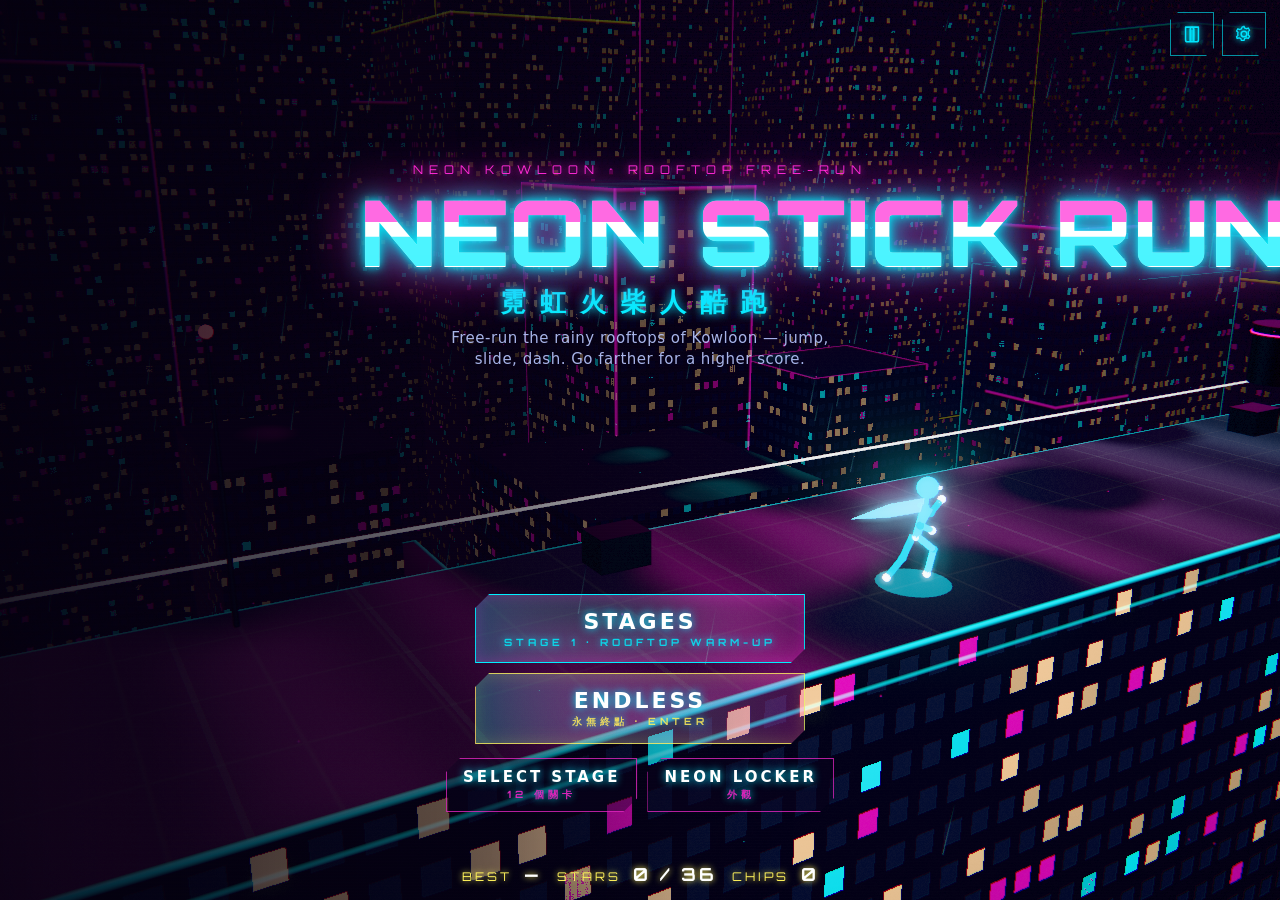
==== commit f0ab718a: "Cleanup: drop dead lang bind, bump css, fix stray HTML Remove bindToggle on missing #btn-lang; cache" ====
--- a/index.html
+++ b/index.html
@@ -10,8 +10,7 @@
 <title data-i18n="doc.title">NEON STICK RUN</title>
 <link rel="icon" href="data:image/svg+xml,%3Csvg xmlns=%22http://www.w3.org/2000/svg%22 viewBox=%220 0 32 32%22%3E%3Crect width=%2232%22 height=%2232%22 fill=%22%2305010f%22/%3E%3Ccircle cx=%2219%22 cy=%226%22 r=%223%22 fill=%22none%22 stroke=%22%2300e5ff%22 stroke-width=%222%22/%3E%3Cpath d=%22M18 9l-3 9-6 2M15 18l4 4-2 7M15 18l-5 6-4 0M17 11l6 3 4-2M17 11l-6 1-3 3%22 fill=%22none%22 stroke=%22%2300e5ff%22 stroke-width=%222%22 stroke-linecap=%22round%22/%3E%3Cpath d=%22M2 28h28%22 stroke=%22%23ff2bd6%22 stroke-width=%222%22/%3E%3C/svg%3E">
 <link rel="stylesheet" href="./vendor/cyber-kit/ui/hud.css?v=0.3.15">
-">
-<link rel="stylesheet" href="./css/game.css?v=0.3.13">
+<link rel="stylesheet" href="./css/game.css?v=0.3.15">
 <script type="importmap">
 {
   "imports": {
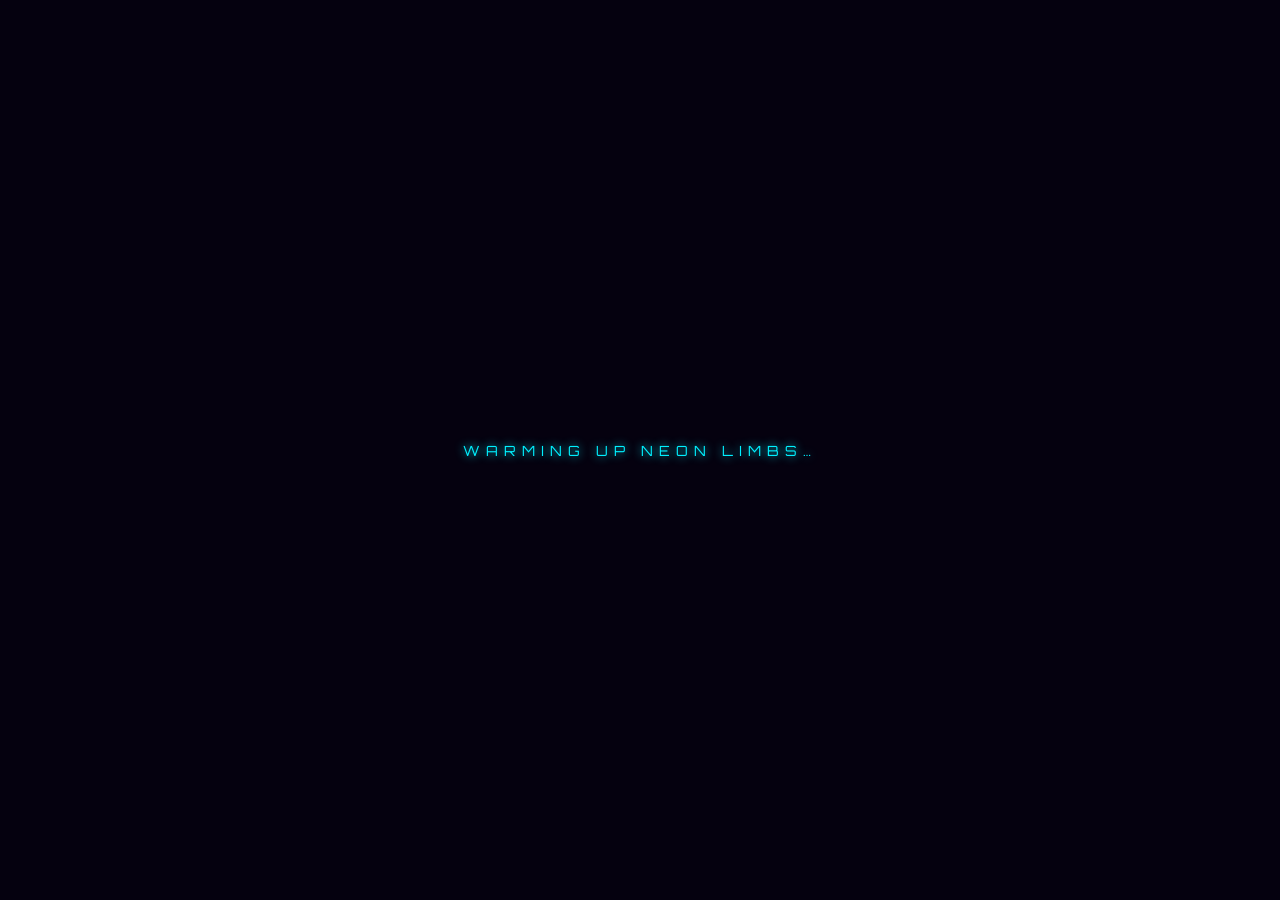
==== commit 3cd1725b: "主頁頂部統一：返回主頁、玩法、齒輪同一行 三粒掣固定同一位置同尺寸，直接開遊戲都見到返回主頁。" ====
--- a/index.html
+++ b/index.html
@@ -9,7 +9,7 @@
 <meta name="description" content="霓虹火柴人酷跑 NEON STICK RUN — 單手 3D 賽博朋克天台酷跑：12 關 + 無盡模式。One-thumb 3D cyberpunk rooftop parkour: 12 stages plus an endless run.">
 <title data-i18n="doc.title">NEON STICK RUN</title>
 <link rel="icon" href="data:image/svg+xml,%3Csvg xmlns=%22http://www.w3.org/2000/svg%22 viewBox=%220 0 32 32%22%3E%3Crect width=%2232%22 height=%2232%22 fill=%22%2305010f%22/%3E%3Ccircle cx=%2219%22 cy=%226%22 r=%223%22 fill=%22none%22 stroke=%22%2300e5ff%22 stroke-width=%222%22/%3E%3Cpath d=%22M18 9l-3 9-6 2M15 18l4 4-2 7M15 18l-5 6-4 0M17 11l6 3 4-2M17 11l-6 1-3 3%22 fill=%22none%22 stroke=%22%2300e5ff%22 stroke-width=%222%22 stroke-linecap=%22round%22/%3E%3Cpath d=%22M2 28h28%22 stroke=%22%23ff2bd6%22 stroke-width=%222%22/%3E%3C/svg%3E">
-<link rel="stylesheet" href="./vendor/cyber-kit/ui/hud.css?v=0.3.15">
+<link rel="stylesheet" href="./vendor/cyber-kit/ui/hud.css?v=0.3.17">
 <link rel="stylesheet" href="./css/game.css?v=0.3.15">
 <script type="importmap">
 {
@@ -54,7 +54,7 @@
 
 <div id="screen-start" class="screen hero menu-home">
   <div class="menu-top">
-    <div class="menu-top-left"><button type="button" class="menu-icon-btn hidden" id="btn-arcade-menu" data-i18n-attr="title:kit.arcadeMenu,aria-label:kit.arcadeMenu"></button></div>
+    <div class="menu-top-left"><button type="button" class="menu-icon-btn" id="btn-arcade-menu" data-i18n-attr="title:kit.arcadeMenu,aria-label:kit.arcadeMenu"></button></div>
     <div class="menu-top-right"></div>
   </div>
   <div class="menu-body">
--- a/vendor/cyber-kit/ui/hud.css
+++ b/vendor/cyber-kit/ui/hud.css
@@ -695,3 +695,52 @@
   .ck-tab-panel, .ck-howto-body { font-size: 12px; }
   .ck-set-label { font-size: 12px; letter-spacing: 1px; }
 }
+
+/* v0.3.17 — lock the same top icon bar on every game: home | howto | gear */
+.menu-home.ck-iconbar > .menu-top {
+  position: absolute !important;
+  top: 0 !important; left: 0 !important; right: 0 !important;
+  display: flex !important;
+  flex-wrap: nowrap !important;
+  align-items: center !important;
+  justify-content: space-between !important;
+  width: 100% !important;
+  max-width: none !important;
+  box-sizing: border-box !important;
+  margin: 0 !important;
+  padding: max(10px, env(safe-area-inset-top)) max(12px, env(safe-area-inset-right)) 0 max(12px, env(safe-area-inset-left)) !important;
+  gap: 8px !important;
+  z-index: 30 !important;
+  pointer-events: none !important;
+}
+.menu-home.ck-iconbar .menu-top-left,
+.menu-home.ck-iconbar .menu-top-right {
+  display: flex !important;
+  flex-wrap: nowrap !important;
+  align-items: center !important;
+  gap: 8px !important;
+  margin: 0 !important;
+  width: auto !important;
+  max-width: none !important;
+  pointer-events: auto !important;
+}
+.menu-home.ck-iconbar .menu-top-left { justify-content: flex-start !important; order: 0 !important; }
+.menu-home.ck-iconbar .menu-top-right { justify-content: flex-end !important; margin-left: auto !important; order: 1 !important; }
+.menu-home.ck-iconbar .menu-icon-btn,
+.menu-home.ck-iconbar #btn-arcade-menu,
+.menu-home.ck-iconbar #btn-howto,
+.menu-home.ck-iconbar #btn-settings-home {
+  width: 44px !important;
+  height: 44px !important;
+  min-width: 44px !important;
+  min-height: 44px !important;
+  max-width: 44px !important;
+  max-height: 44px !important;
+  padding: 9px !important;
+  margin: 0 !important;
+  flex: 0 0 44px !important;
+  display: inline-flex !important;
+  visibility: visible !important;
+  opacity: 1 !important;
+}
+.menu-home.ck-iconbar #btn-arcade-menu.hidden { display: inline-flex !important; }
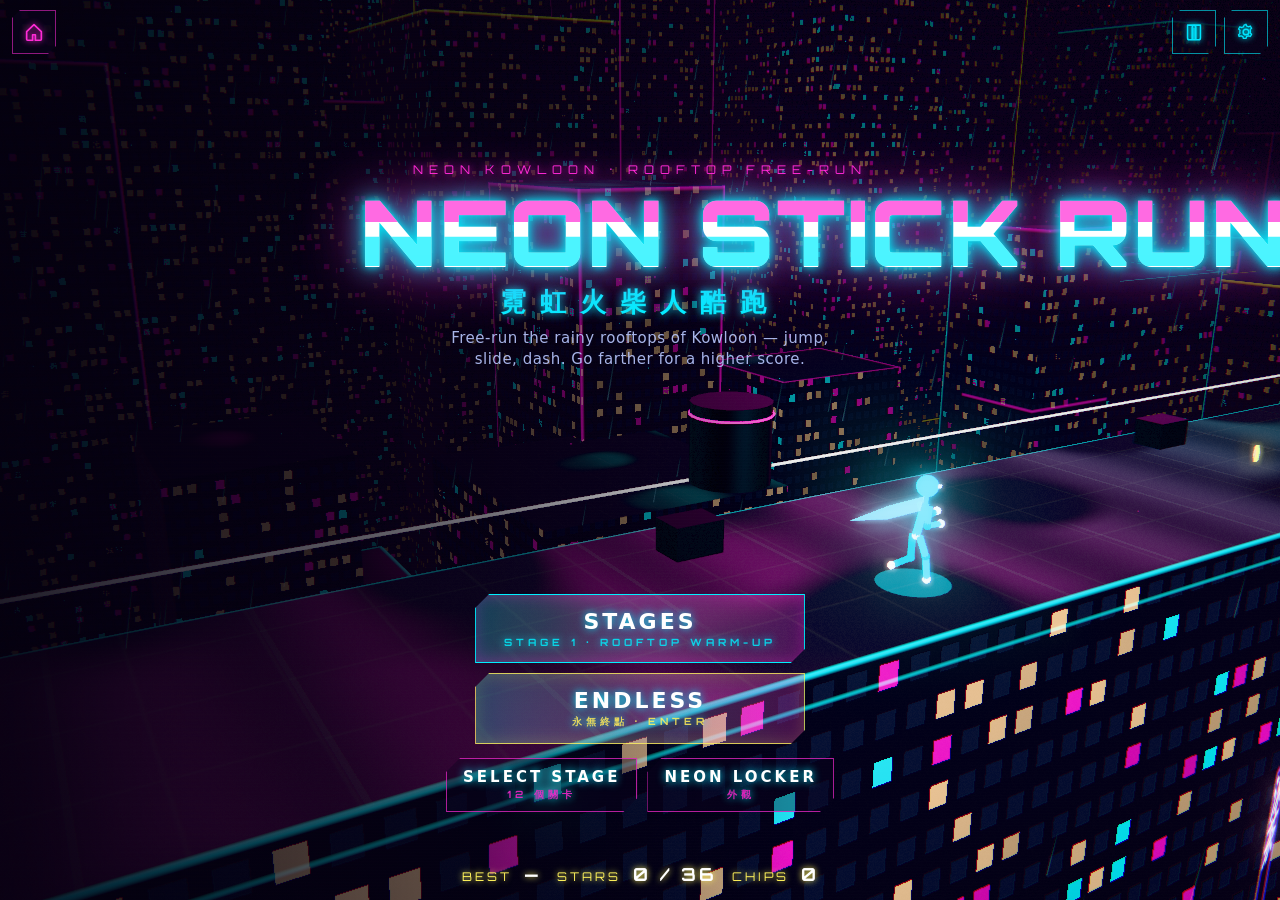
==== commit a47578f7: "返回主頁改去真正街機大廳" ====
--- a/index.html
+++ b/index.html
@@ -16,7 +16,7 @@
   "imports": {
     "three": "./vendor/cyber-kit/three/three.module.min.js",
     "three/addons/": "./vendor/cyber-kit/three/addons/",
-    "cyber-kit": "./vendor/cyber-kit/kit.js",
+    "cyber-kit": "./vendor/cyber-kit/kit.js?v=0.3.18",
     "cyber-kit/": "./vendor/cyber-kit/"
   }
 }
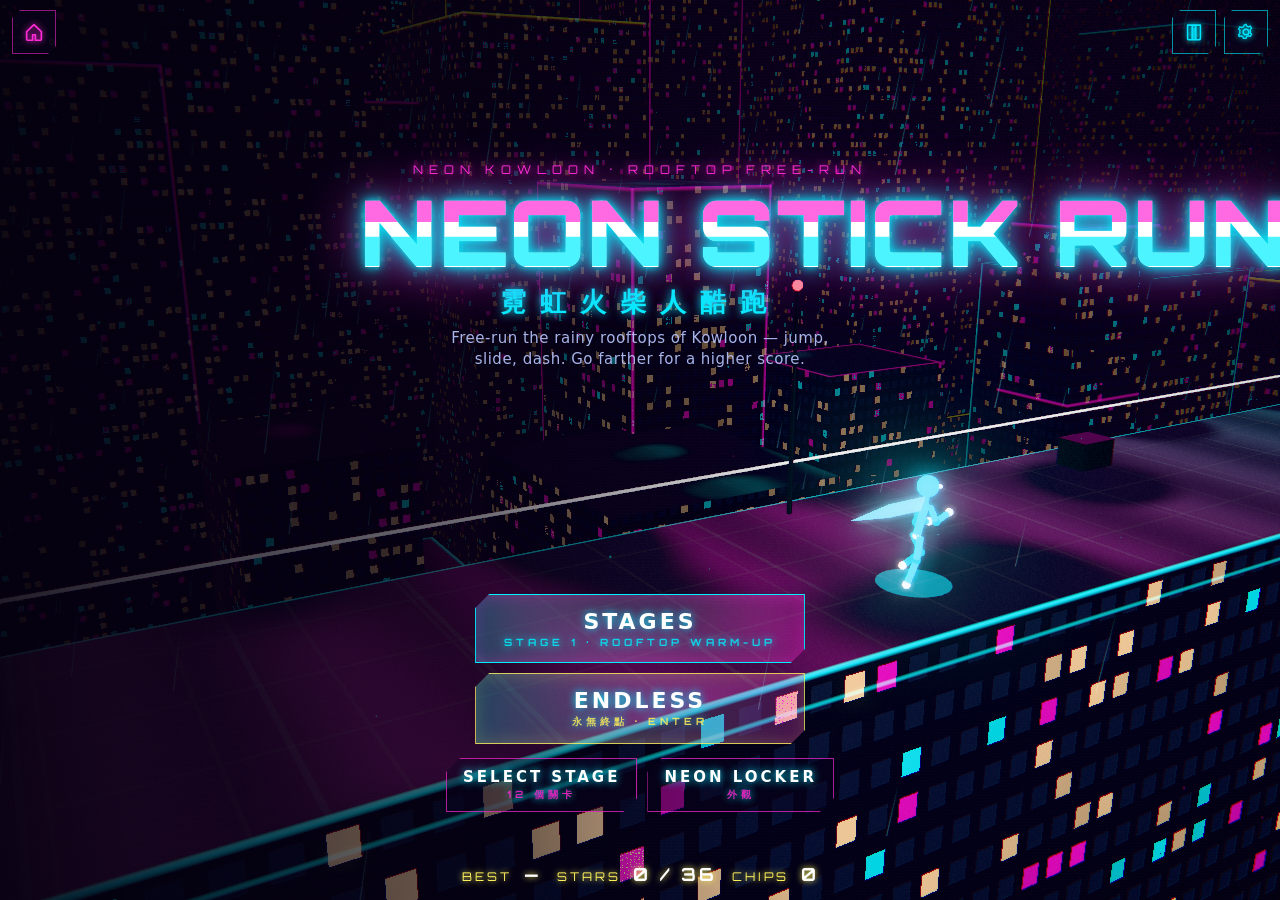
==== commit 0f8d2a0f: "同步 cyber-kit v0.3.19；返回主頁去 arcade root" ====
--- a/index.html
+++ b/index.html
@@ -16,7 +16,7 @@
   "imports": {
     "three": "./vendor/cyber-kit/three/three.module.min.js",
     "three/addons/": "./vendor/cyber-kit/three/addons/",
-    "cyber-kit": "./vendor/cyber-kit/kit.js?v=0.3.18",
+    "cyber-kit": "./vendor/cyber-kit/kit.js?v=0.3.19",
     "cyber-kit/": "./vendor/cyber-kit/"
   }
 }
@@ -145,6 +145,6 @@
 </div>
 
 <div id="loading" class="loading"><div class="ld-text" data-i18n="loading">WARMING UP NEON LIMBS…</div></div>
-<script type="module" src="./js/main.js"></script>
+<script type="module" src="./js/main.js?v=1.0.1"></script>
 </body>
 </html>
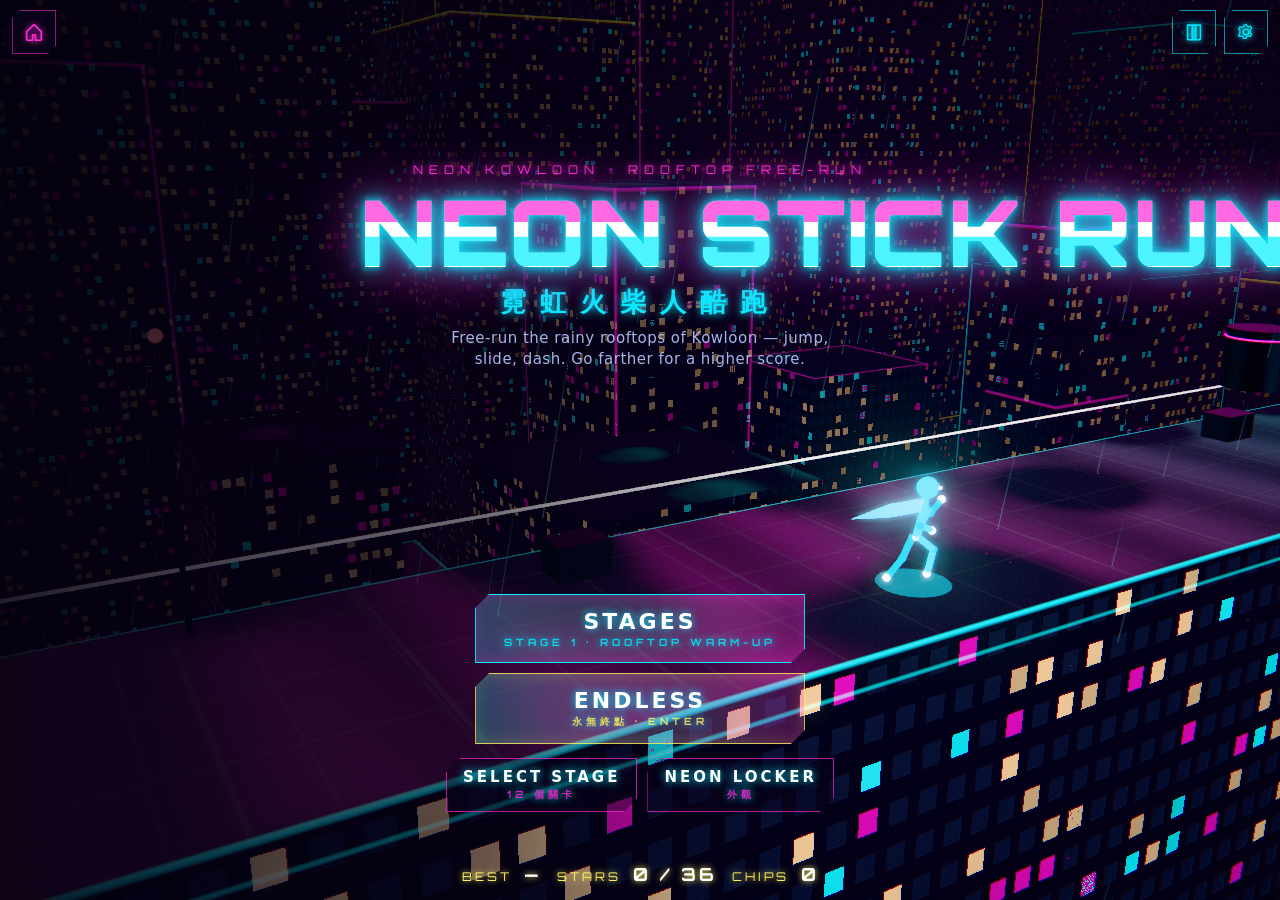
==== commit aa73402d: "套用共用 Loading 過場：開始／關卡／無盡掣" ====
--- a/index.html
+++ b/index.html
@@ -16,7 +16,7 @@
   "imports": {
     "three": "./vendor/cyber-kit/three/three.module.min.js",
     "three/addons/": "./vendor/cyber-kit/three/addons/",
-    "cyber-kit": "./vendor/cyber-kit/kit.js?v=0.3.19",
+    "cyber-kit": "./vendor/cyber-kit/kit.js?v=0.3.20",
     "cyber-kit/": "./vendor/cyber-kit/"
   }
 }
@@ -145,6 +145,6 @@
 </div>
 
 <div id="loading" class="loading"><div class="ld-text" data-i18n="loading">WARMING UP NEON LIMBS…</div></div>
-<script type="module" src="./js/main.js?v=1.0.1"></script>
+<script type="module" src="./js/main.js?v=1.0.2"></script>
 </body>
 </html>
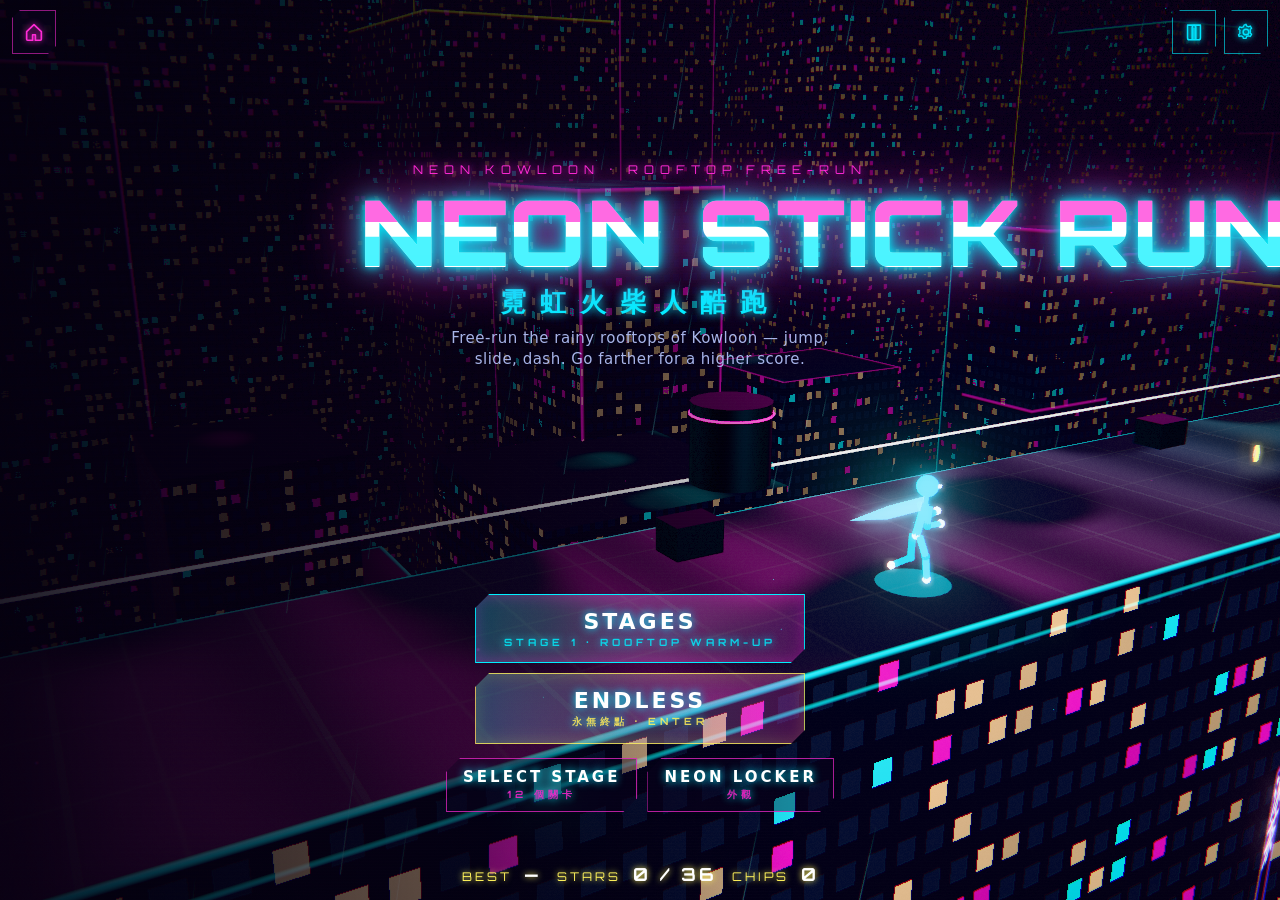
==== commit c9c4bc9f: "Loading 背景加強半透明同模糊" ====
--- a/index.html
+++ b/index.html
@@ -16,7 +16,7 @@
   "imports": {
     "three": "./vendor/cyber-kit/three/three.module.min.js",
     "three/addons/": "./vendor/cyber-kit/three/addons/",
-    "cyber-kit": "./vendor/cyber-kit/kit.js?v=0.3.20",
+    "cyber-kit": "./vendor/cyber-kit/kit.js?v=0.3.21",
     "cyber-kit/": "./vendor/cyber-kit/"
   }
 }
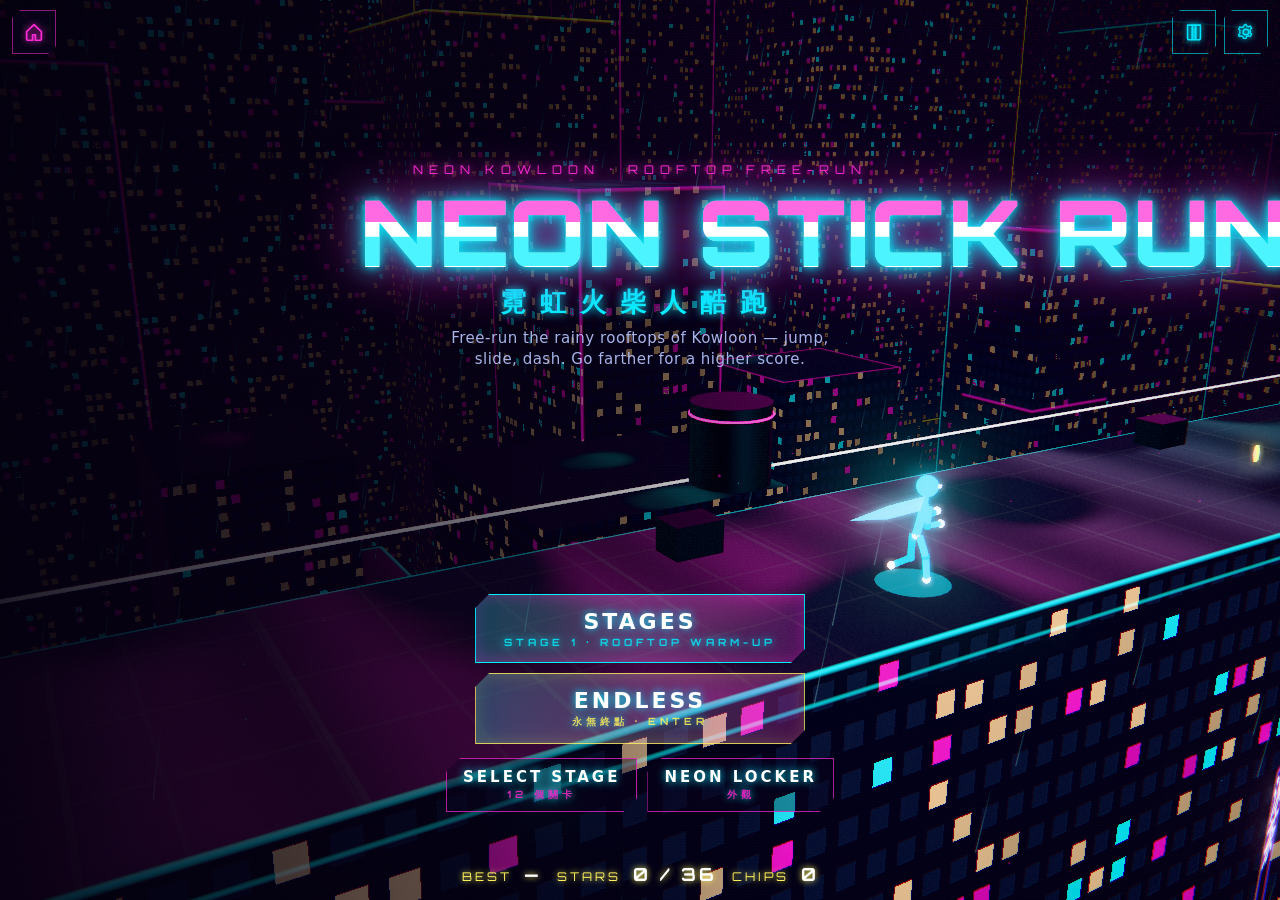
==== commit cba3e3e2: "移除舊開場 Loading，統一用共用過場" ====
--- a/index.html
+++ b/index.html
@@ -16,7 +16,7 @@
   "imports": {
     "three": "./vendor/cyber-kit/three/three.module.min.js",
     "three/addons/": "./vendor/cyber-kit/three/addons/",
-    "cyber-kit": "./vendor/cyber-kit/kit.js?v=0.3.21",
+    "cyber-kit": "./vendor/cyber-kit/kit.js?v=0.3.22",
     "cyber-kit/": "./vendor/cyber-kit/"
   }
 }
@@ -144,7 +144,6 @@
   </div>
 </div>
 
-<div id="loading" class="loading"><div class="ld-text" data-i18n="loading">WARMING UP NEON LIMBS…</div></div>
 <script type="module" src="./js/main.js?v=1.0.2"></script>
 </body>
 </html>
